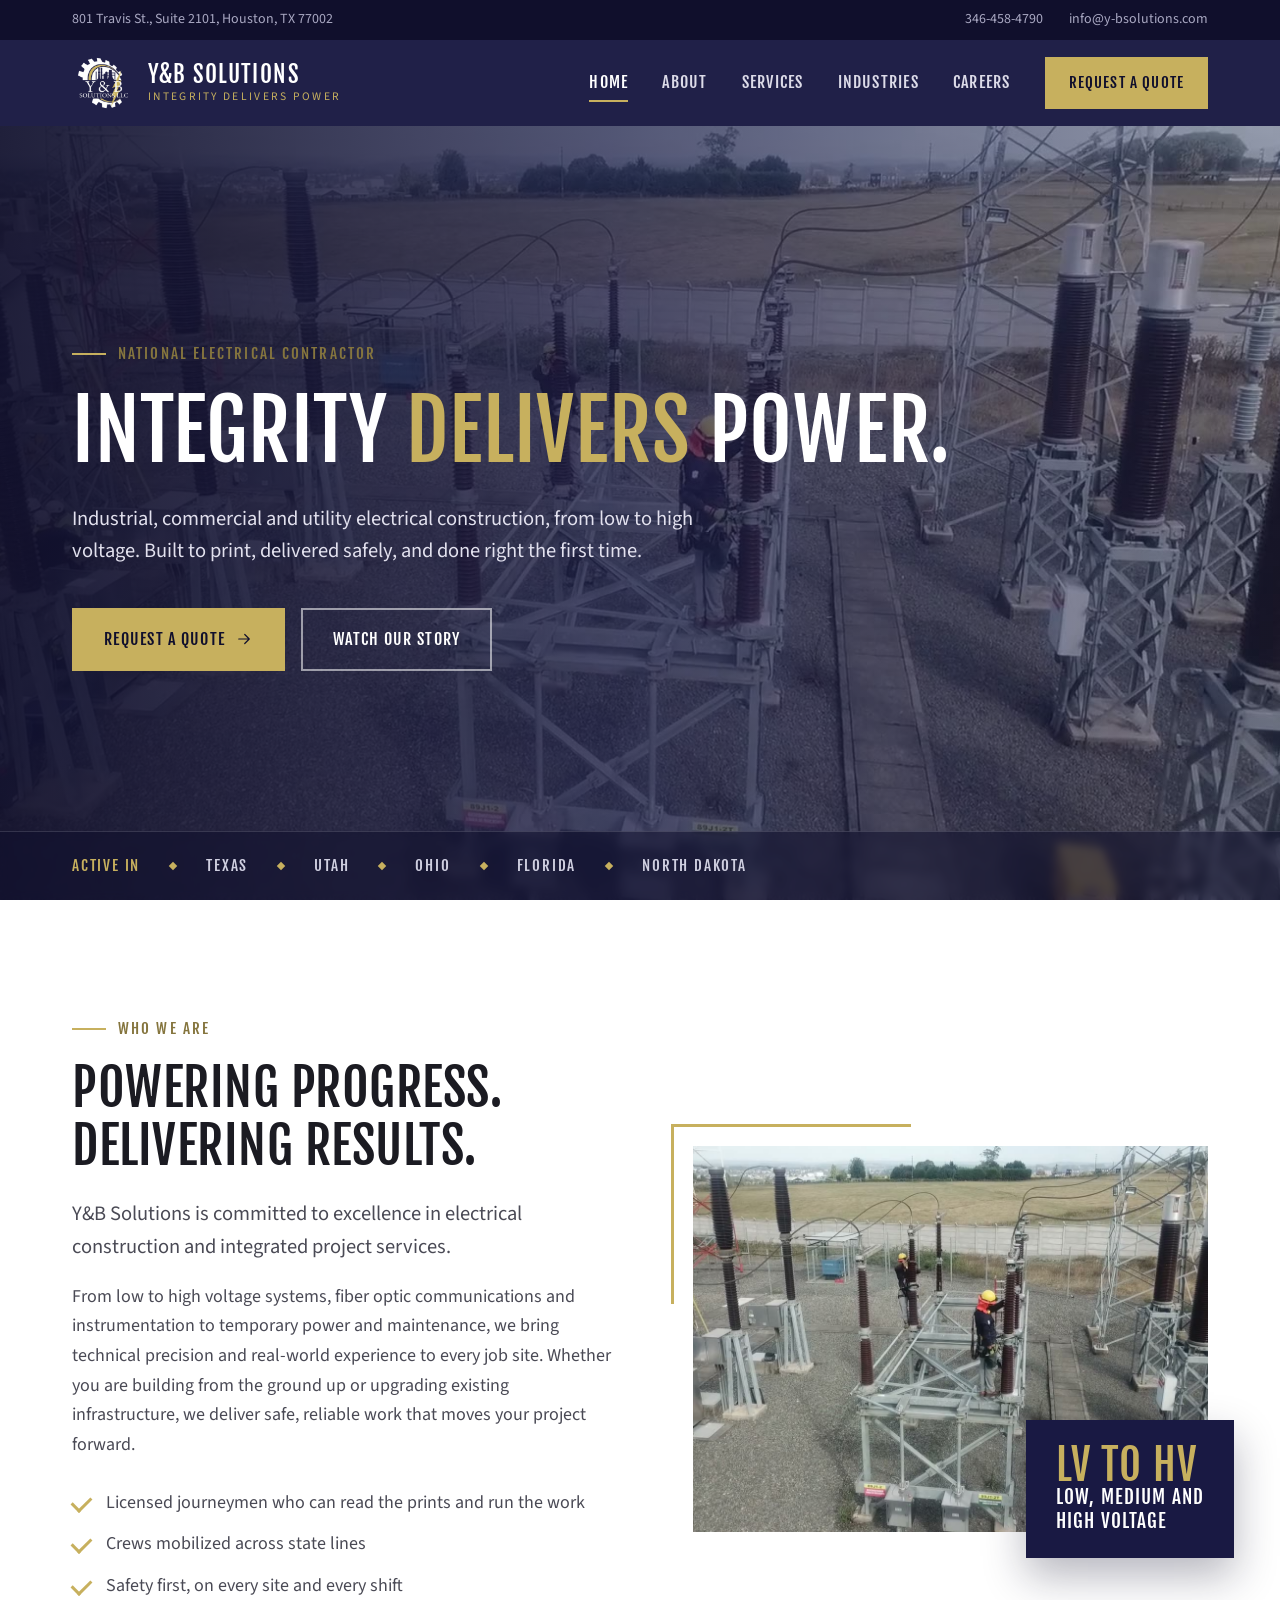
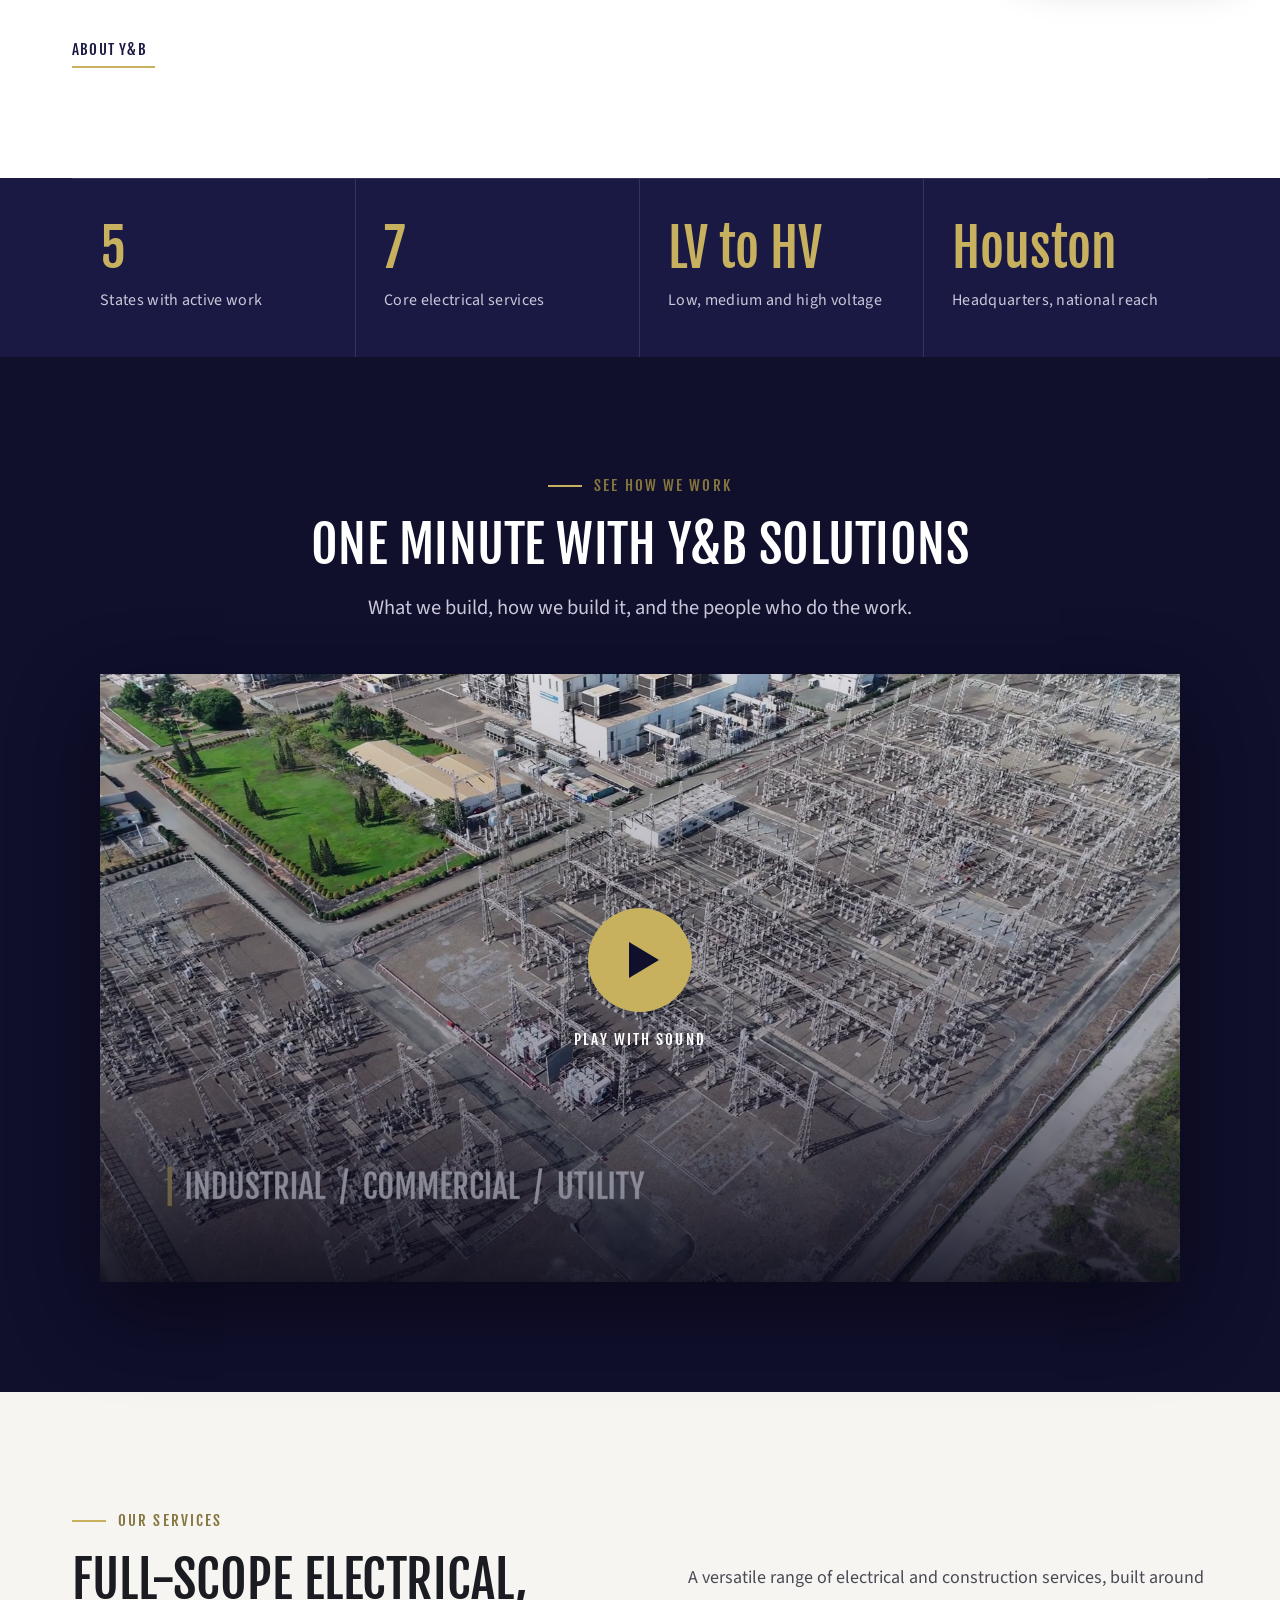
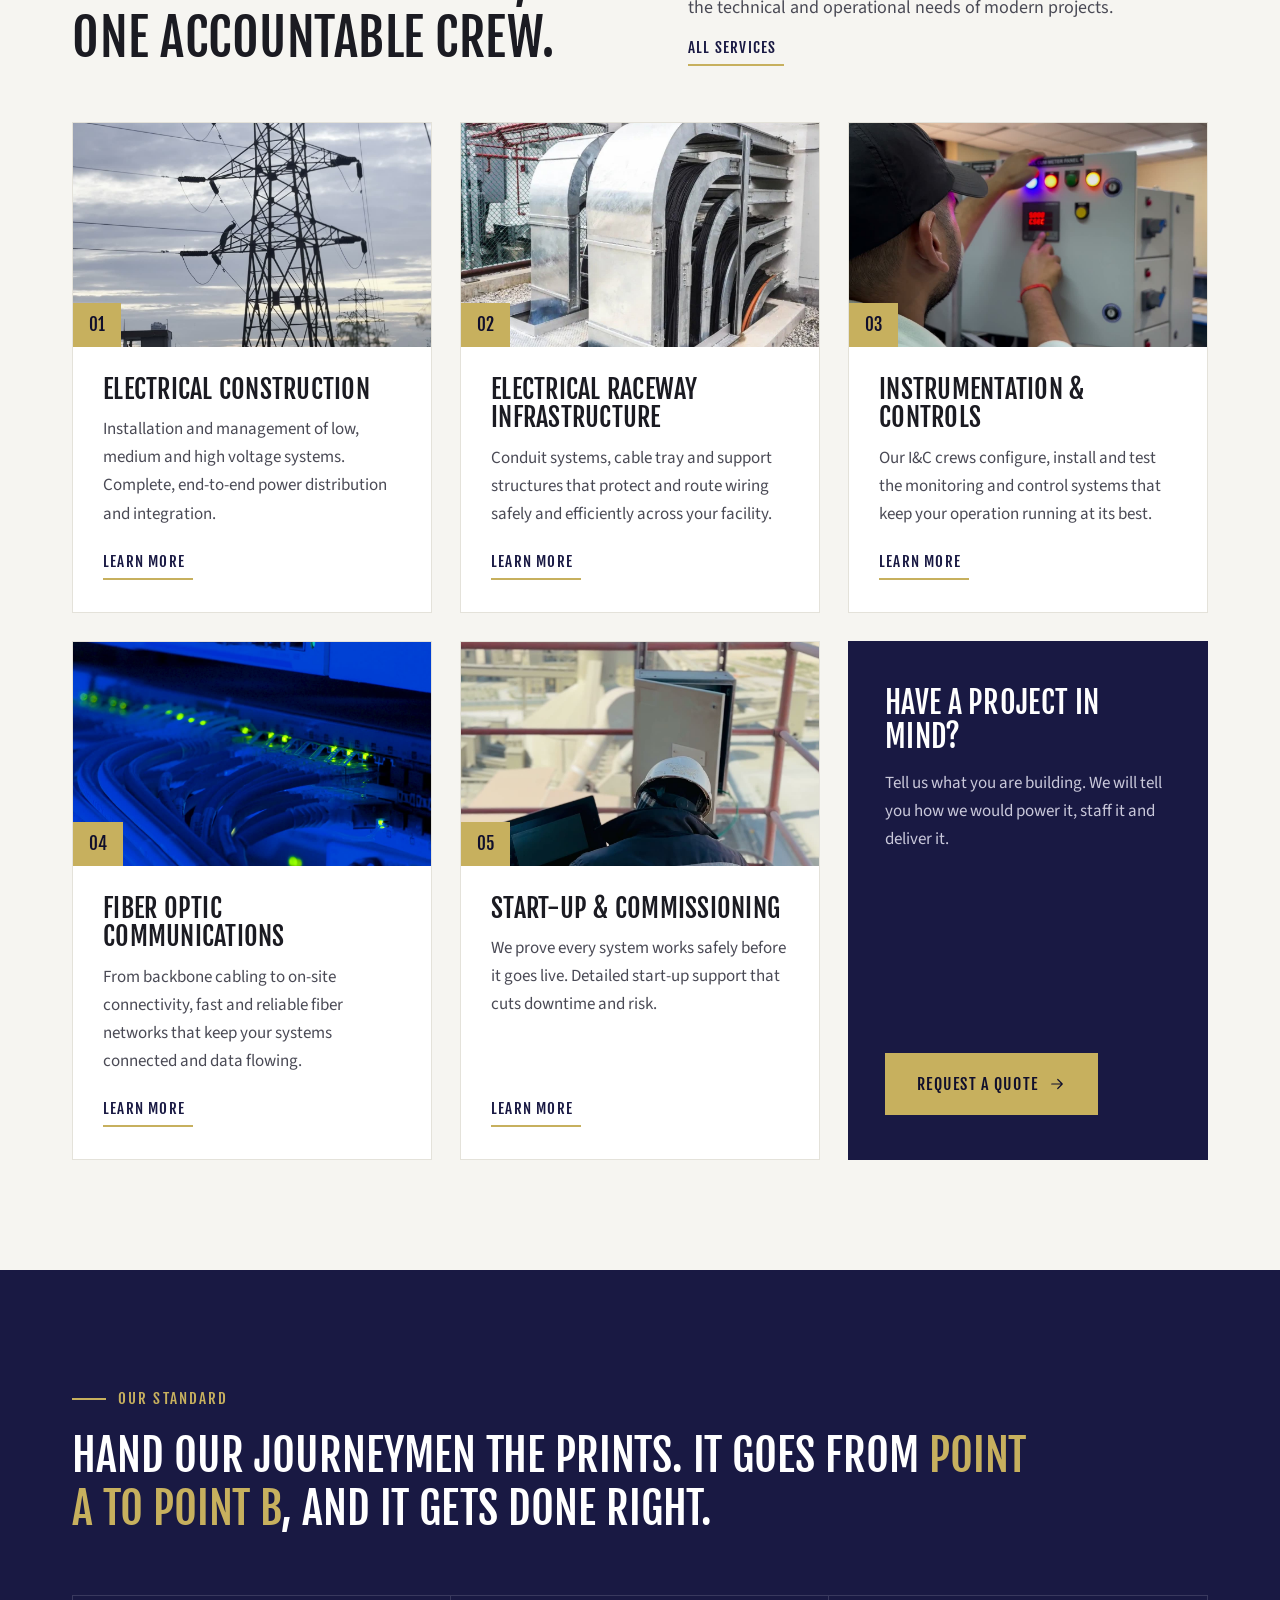
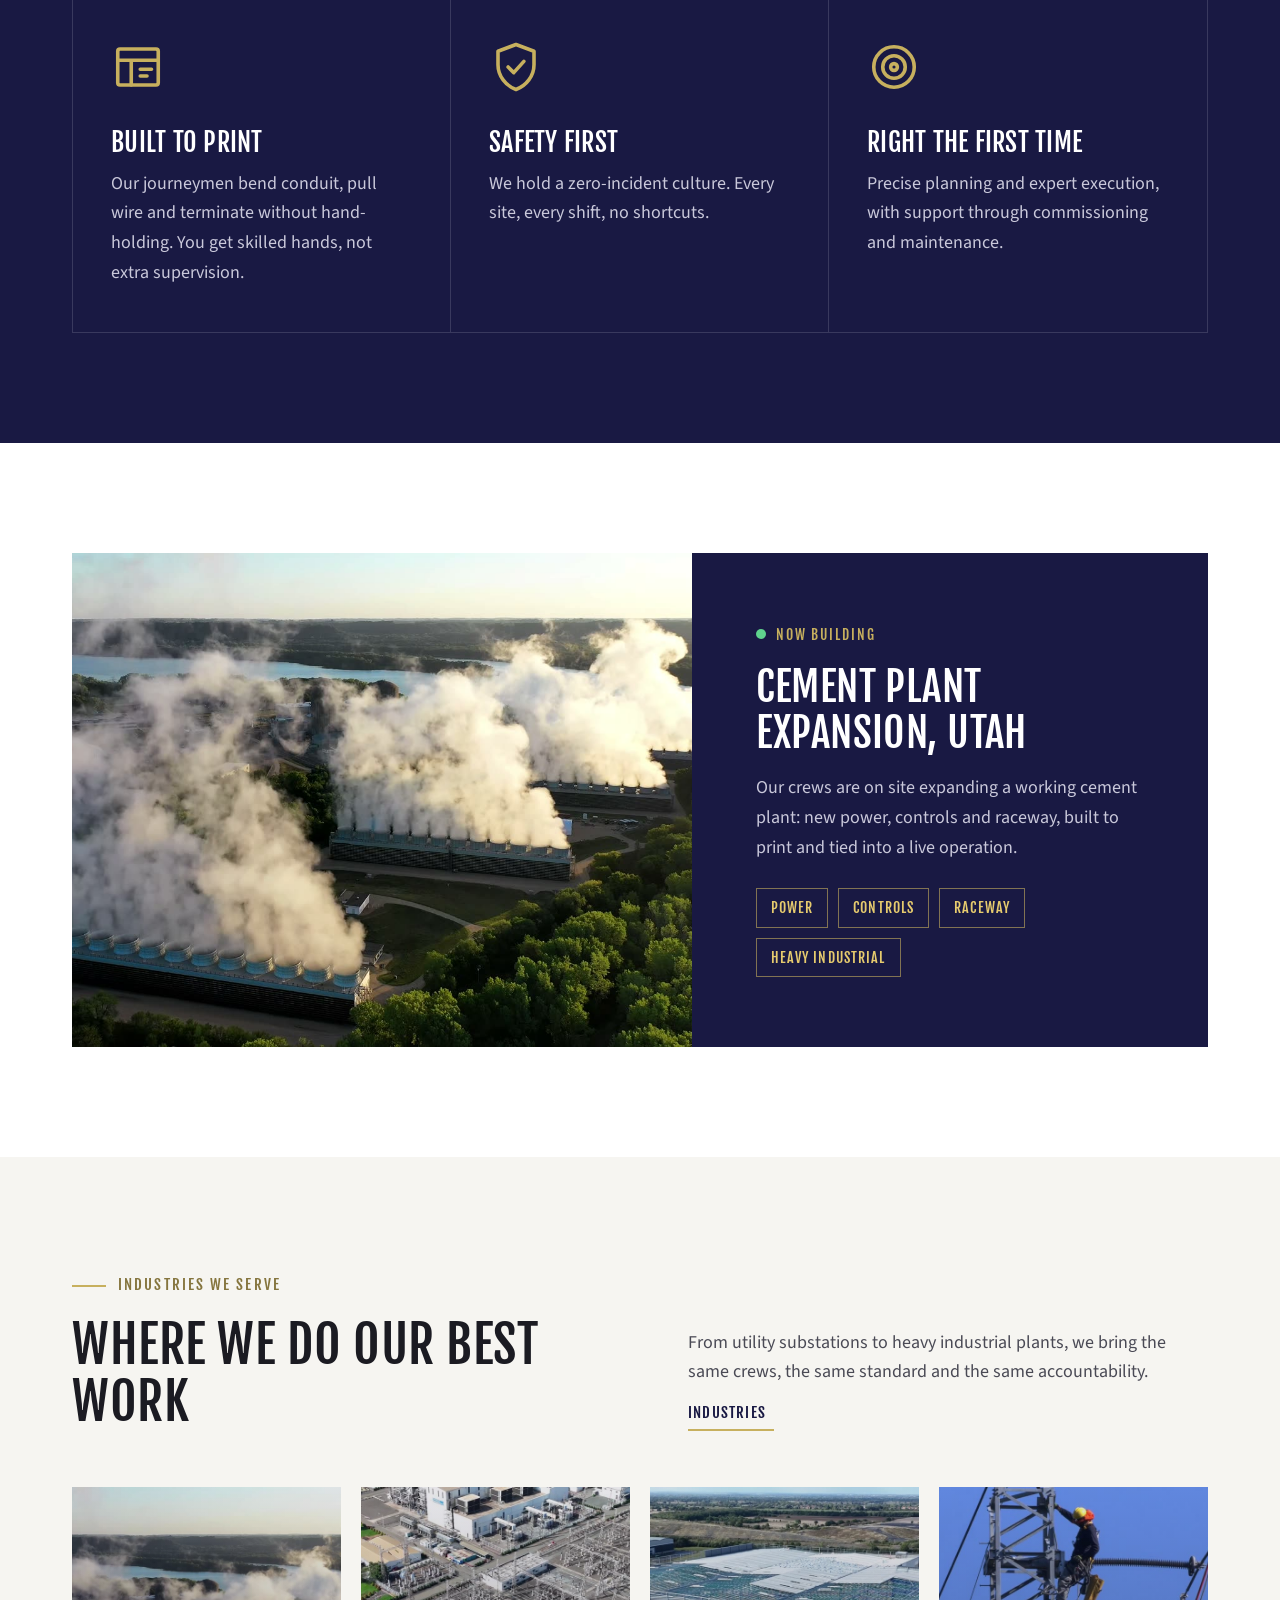
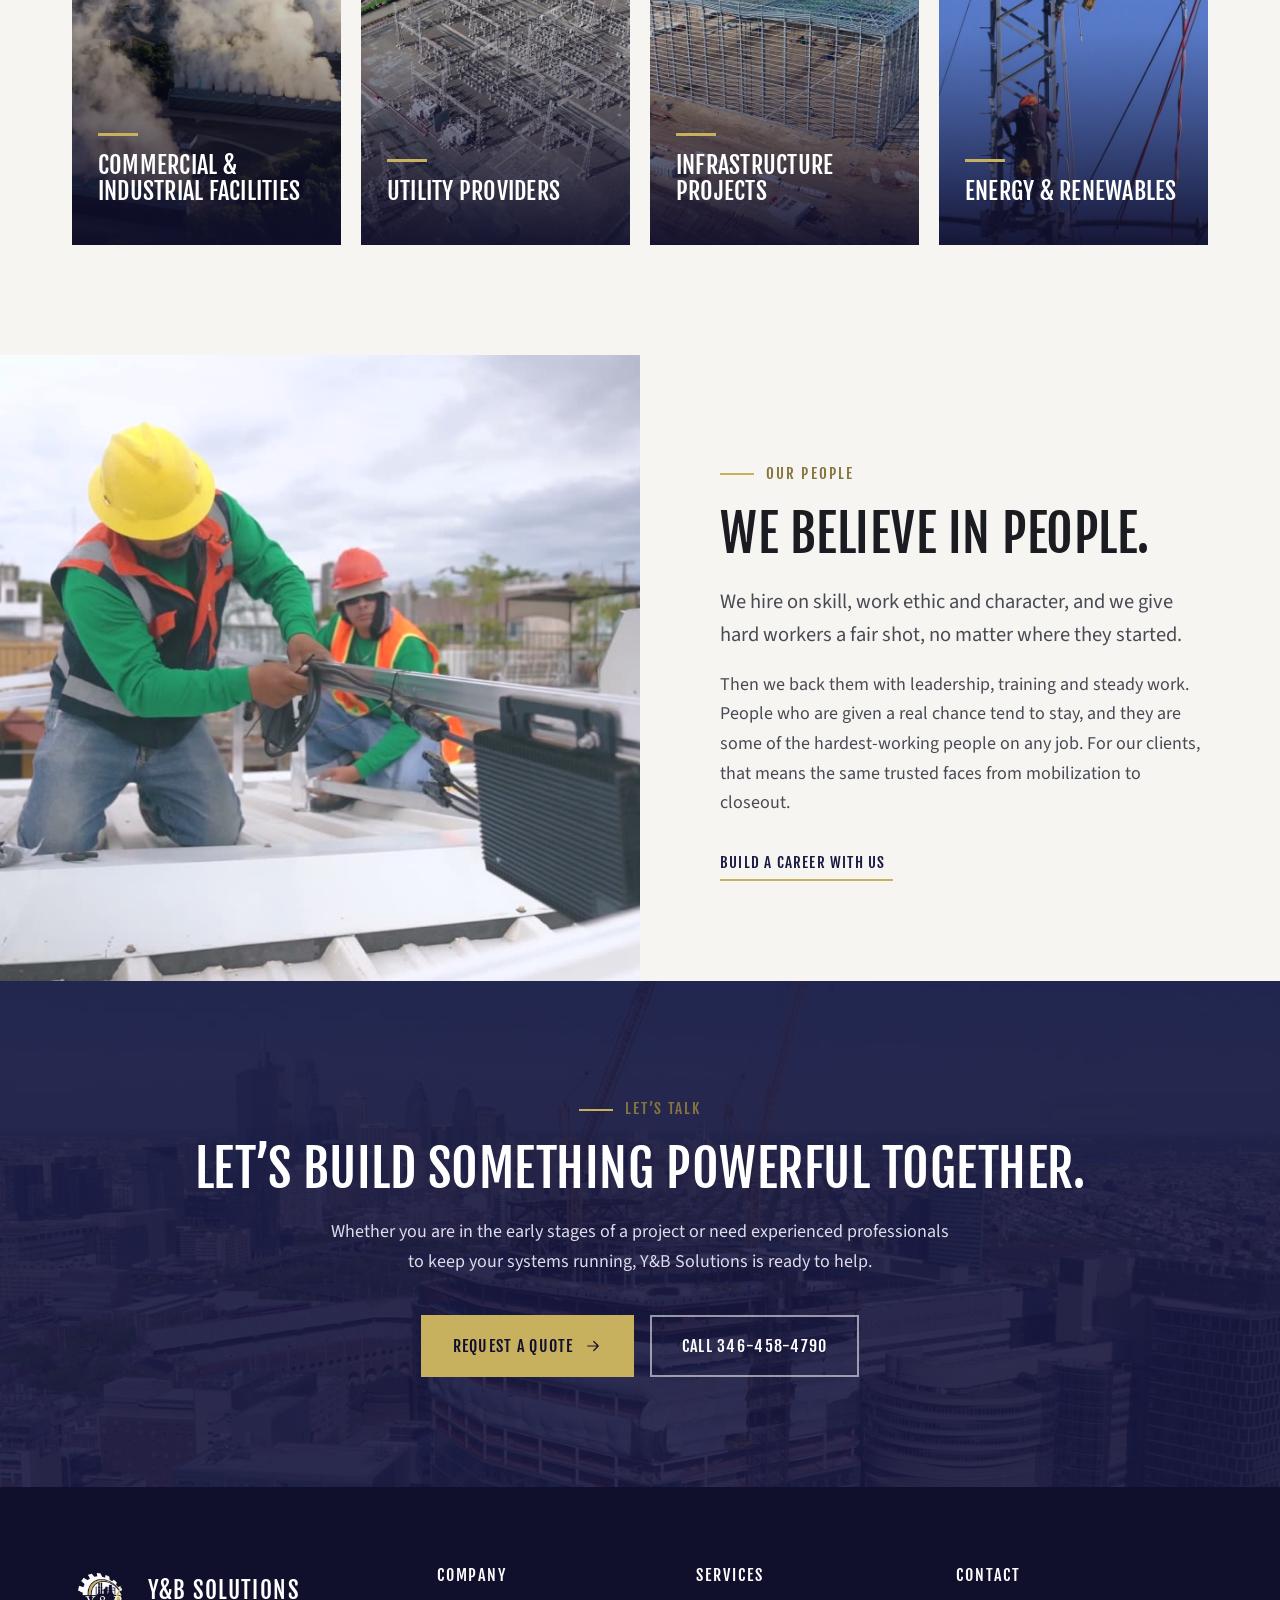
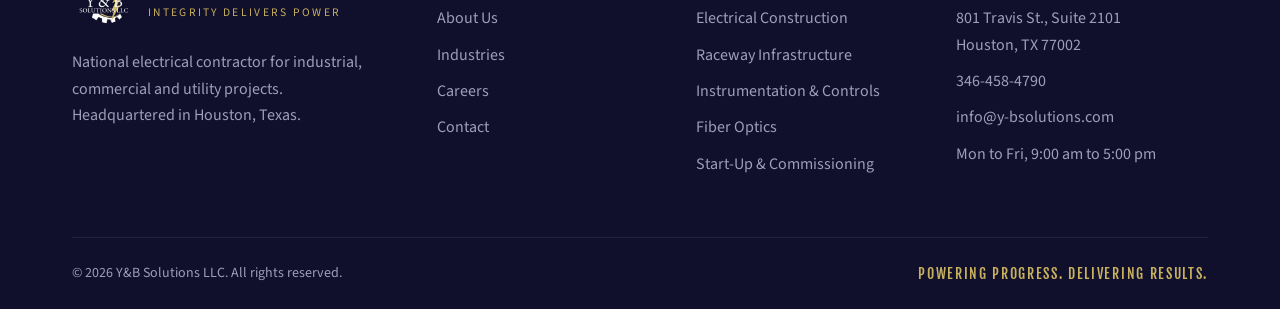
==== index.html @ a896d2cf "Y&B Solutions website" ====
<!doctype html>
<html lang="en">
<head>
<meta charset="utf-8">
<meta name="viewport" content="width=device-width,initial-scale=1">
<title>Y&B Solutions | National Electrical Contractor</title>
<meta name="description" content="Y&B Solutions is a national electrical contractor for industrial, commercial and utility projects. Low to high voltage, raceway, controls, fiber, commissioning and maintenance.">
<meta name="robots" content="noindex,nofollow">
<meta name="theme-color" content="#191943">
<meta property="og:title" content="Y&B Solutions | National Electrical Contractor">
<meta property="og:description" content="Y&B Solutions is a national electrical contractor for industrial, commercial and utility projects. Low to high voltage, raceway, controls, fiber, commissioning and maintenance.">
<meta property="og:image" content="media/hero-poster.jpg">
<link rel="icon" href="media/logo.png">
<link rel="preconnect" href="https://fonts.googleapis.com"><link rel="preconnect" href="https://fonts.gstatic.com" crossorigin>
<link href="https://fonts.googleapis.com/css2?family=Fjalla+One&family=Source+Sans+3:wght@400;600;700&display=swap" rel="stylesheet">
<link rel="stylesheet" href="styles.css?v=7e1f4a6a">
</head>
<body>
<div class="topbar"><div class="wrap">
  <div class="tb-l">801 Travis St., Suite 2101, Houston, TX 77002</div>
  <div class="tb-r"><a href="tel:+13464584790">346-458-4790</a><a href="mailto:info@y-bsolutions.com">info@y-bsolutions.com</a></div>
</div></div>
<header class="site"><div class="wrap nav">
  <a class="brand" href="./"><img src="media/logo.png" alt="Y&amp;B Solutions logo" width="62" height="62"><span>Y&amp;B SOLUTIONS<small>Integrity Delivers Power</small></span></a>
  <nav class="menu" aria-label="Main"><a href="" class=on>Home</a><a href="about/">About</a><a href="services/">Services</a><a href="industries/">Industries</a><a href="careers/">Careers</a><a class="btn" href="contact/">Request a Quote</a></nav>
  <button class="burger" aria-label="Menu" aria-expanded="false"><i></i><i></i><i></i></button>
</div></header>
<main>

<section class="hero">
  <video autoplay muted loop playsinline preload="auto" poster="media/hero-poster.jpg"><source src="media/hero-loop.mp4" type="video/mp4"></video>
  <div class="wrap">
    <div class="kicker rise">National Electrical Contractor</div>
    <h1 class="rise d1">Integrity <em>Delivers</em> Power.</h1>
    <p class="lead rise d2">Industrial, commercial and utility electrical construction, from low to high voltage. Built to print, delivered safely, and done right the first time.</p>
    <div class="ctas rise d3"><a class="btn" href="contact/">Request a Quote <svg class="" viewBox="0 0 24 24" fill="none" stroke="currentColor" stroke-width="1.6" stroke-linecap="round" stroke-linejoin="round" aria-hidden="true"><path d="M5 12h14M13 6l6 6-6 6"/></svg></a><a class="btn ghost" href="#film">Watch Our Story</a></div>
  </div>
  <div class="hero-states"><div class="wrap"><b>Active in</b><i></i>Texas<i></i>Utah<i></i>Ohio<i></i>Florida<i></i>North Dakota</div></div>
</section>

<section>
  <div class="wrap split">
    <div class="reveal">
      <div class="kicker">Who We Are</div>
      <h2>Powering progress. Delivering results.</h2>
      <p class="lead" style="margin-top:24px">Y&amp;B Solutions is committed to excellence in electrical construction and integrated project services.</p>
      <p>From low to high voltage systems, fiber optic communications and instrumentation to temporary power and maintenance, we bring technical precision and real-world experience to every job site. Whether you are building from the ground up or upgrading existing infrastructure, we deliver safe, reliable work that moves your project forward.</p>
      <ul class="ticks"><li>Licensed journeymen who can read the prints and run the work</li><li>Crews mobilized across state lines</li><li>Safety first, on every site and every shift</li></ul>
      <p style="margin-top:34px"><a class="link" href="about/">About Y&amp;B <svg class="" viewBox="0 0 24 24" fill="none" stroke="currentColor" stroke-width="1.6" stroke-linecap="round" stroke-linejoin="round" aria-hidden="true"><path d="M5 12h14M13 6l6 6-6 6"/></svg></a></p>
    </div>
    <div class="frame reveal d2"><img src="media/substation.jpg" alt="Electricians working in a high voltage substation" loading="lazy"><div class="badge"><b>LV to HV</b>Low, medium and<br>high voltage</div></div>
  </div>
</section>

<section class="dark" style="padding:0">
  <div class="wrap"><div class="stats">
    <div class="stat reveal"><b data-count="5">5</b><span>States with active work</span></div>
    <div class="stat reveal d1"><b data-count="7">7</b><span>Core electrical services</span></div>
    <div class="stat reveal d2"><b>LV to HV</b><span>Low, medium and high voltage</span></div>
    <div class="stat reveal d3"><b>Houston</b><span>Headquarters, national reach</span></div>
  </div></div>
</section>

<section class="film-sec" id="film">
  <div class="wrap">
    <div class="kicker reveal">See How We Work</div>
    <h2 class="reveal d1">One minute with Y&amp;B Solutions</h2>
    <p class="lead reveal d2">What we build, how we build it, and the people who do the work.</p>
    <div class="film reveal d2"><video preload="metadata" playsinline poster="media/yb-film-poster.jpg"><source src="media/yb-film.mp4" type="video/mp4"></video>
      <button class="play" aria-label="Play the Y&amp;B Solutions film"><span class="ring"></span>Play with sound</button></div>
  </div>
</section>

<section class="paper">
  <div class="wrap">
    <div class="shead"><div class="reveal"><div class="kicker">Our Services</div><h2>Full-scope electrical,<br>one accountable crew.</h2></div>
      <p class="reveal d1">A versatile range of electrical and construction services, built around the technical and operational needs of modern projects. <a class="link" href="services/" style="margin-top:14px">All services <svg class="" viewBox="0 0 24 24" fill="none" stroke="currentColor" stroke-width="1.6" stroke-linecap="round" stroke-linejoin="round" aria-hidden="true"><path d="M5 12h14M13 6l6 6-6 6"/></svg></a></p></div>
    <div class="cards"><a class="card reveal d1" href="services/#electrical"><div class="im"><img src="media/voltage.jpg" alt="" loading="lazy"><span class="num">01</span></div>
<div class="tx"><h3>Electrical Construction</h3><p>Installation and management of low, medium and high voltage systems. Complete, end-to-end power distribution and integration.</p><span class="link">Learn more <svg class="" viewBox="0 0 24 24" fill="none" stroke="currentColor" stroke-width="1.6" stroke-linecap="round" stroke-linejoin="round" aria-hidden="true"><path d="M5 12h14M13 6l6 6-6 6"/></svg></span></div></a><a class="card reveal d2" href="services/#raceway"><div class="im"><img src="media/raceway.jpg" alt="" loading="lazy"><span class="num">02</span></div>
<div class="tx"><h3>Electrical Raceway Infrastructure</h3><p>Conduit systems, cable tray and support structures that protect and route wiring safely and efficiently across your facility.</p><span class="link">Learn more <svg class="" viewBox="0 0 24 24" fill="none" stroke="currentColor" stroke-width="1.6" stroke-linecap="round" stroke-linejoin="round" aria-hidden="true"><path d="M5 12h14M13 6l6 6-6 6"/></svg></span></div></a><a class="card reveal d3" href="services/#controls"><div class="im"><img src="media/controls.jpg" alt="" loading="lazy"><span class="num">03</span></div>
<div class="tx"><h3>Instrumentation & Controls</h3><p>Our I&amp;C crews configure, install and test the monitoring and control systems that keep your operation running at its best.</p><span class="link">Learn more <svg class="" viewBox="0 0 24 24" fill="none" stroke="currentColor" stroke-width="1.6" stroke-linecap="round" stroke-linejoin="round" aria-hidden="true"><path d="M5 12h14M13 6l6 6-6 6"/></svg></span></div></a><a class="card reveal d1" href="services/#fiber"><div class="im"><img src="media/fiber.jpg" alt="" loading="lazy"><span class="num">04</span></div>
<div class="tx"><h3>Fiber Optic Communications</h3><p>From backbone cabling to on-site connectivity, fast and reliable fiber networks that keep your systems connected and data flowing.</p><span class="link">Learn more <svg class="" viewBox="0 0 24 24" fill="none" stroke="currentColor" stroke-width="1.6" stroke-linecap="round" stroke-linejoin="round" aria-hidden="true"><path d="M5 12h14M13 6l6 6-6 6"/></svg></span></div></a><a class="card reveal d2" href="services/#commissioning"><div class="im"><img src="media/commissioning.jpg" alt="" loading="lazy"><span class="num">05</span></div>
<div class="tx"><h3>Start-Up & Commissioning</h3><p>We prove every system works safely before it goes live. Detailed start-up support that cuts downtime and risk.</p><span class="link">Learn more <svg class="" viewBox="0 0 24 24" fill="none" stroke="currentColor" stroke-width="1.6" stroke-linecap="round" stroke-linejoin="round" aria-hidden="true"><path d="M5 12h14M13 6l6 6-6 6"/></svg></span></div></a><div class="card cta reveal d3"><h3>Have a project in mind?</h3><p>Tell us what you are building. We will tell you how we would power it, staff it and deliver it.</p><a class="btn" href="contact/">Request a Quote <svg class="" viewBox="0 0 24 24" fill="none" stroke="currentColor" stroke-width="1.6" stroke-linecap="round" stroke-linejoin="round" aria-hidden="true"><path d="M5 12h14M13 6l6 6-6 6"/></svg></a></div></div>
  </div>
</section>

<section class="dark">
  <div class="wrap">
    <div class="kicker reveal">Our Standard</div>
    <p class="quote reveal d1">Hand our journeymen the prints. It goes from <em>point A to point B</em>, and it gets done right.</p>
    <div class="pillars">
      <div class="pillar reveal"><svg class="ic" viewBox="0 0 24 24" fill="none" stroke="currentColor" stroke-width="1.6" stroke-linecap="round" stroke-linejoin="round" aria-hidden="true"><rect x="3" y="4" width="18" height="16" rx="1"/><path d="M3 9h18M9 9v11M13 13h5M13 16h3"/></svg><h3>Built to Print</h3><p>Our journeymen bend conduit, pull wire and terminate without hand-holding. You get skilled hands, not extra supervision.</p></div>
      <div class="pillar reveal d1"><svg class="ic" viewBox="0 0 24 24" fill="none" stroke="currentColor" stroke-width="1.6" stroke-linecap="round" stroke-linejoin="round" aria-hidden="true"><path d="M12 2 4 5v6c0 5 3.4 9.3 8 11 4.6-1.7 8-6 8-11V5l-8-3z"/><path d="m8.5 12 2.5 2.5 4.5-5"/></svg><h3>Safety First</h3><p>We hold a zero-incident culture. Every site, every shift, no shortcuts.</p></div>
      <div class="pillar reveal d2"><svg class="ic" viewBox="0 0 24 24" fill="none" stroke="currentColor" stroke-width="1.6" stroke-linecap="round" stroke-linejoin="round" aria-hidden="true"><circle cx="12" cy="12" r="9"/><circle cx="12" cy="12" r="5"/><circle cx="12" cy="12" r="1.5"/></svg><h3>Right the First Time</h3><p>Precise planning and expert execution, with support through commissioning and maintenance.</p></div>
    </div>
  </div>
</section>

<section>
  <div class="wrap">
    <div class="project reveal">
      <div class="im"><img src="media/plant.jpg" alt="Aerial view of a heavy industrial plant" loading="lazy"></div>
      <div class="tx">
        <div class="status"><i></i>Now Building</div>
        <h2>Cement Plant Expansion, Utah</h2>
        <p style="margin-top:18px">Our crews are on site expanding a working cement plant: new power, controls and raceway, built to print and tied into a live operation.</p>
        <div class="tags"><span>Power</span><span>Controls</span><span>Raceway</span><span>Heavy Industrial</span></div>
      </div>
    </div>
  </div>
</section>

<section class="paper">
  <div class="wrap">
    <div class="shead"><div class="reveal"><div class="kicker">Industries We Serve</div><h2>Where we do our best work</h2></div>
      <p class="reveal d1">From utility substations to heavy industrial plants, we bring the same crews, the same standard and the same accountability. <a class="link" href="industries/" style="margin-top:14px">Industries <svg class="" viewBox="0 0 24 24" fill="none" stroke="currentColor" stroke-width="1.6" stroke-linecap="round" stroke-linejoin="round" aria-hidden="true"><path d="M5 12h14M13 6l6 6-6 6"/></svg></a></p></div>
    <div class="inds"><div class="ind reveal d1" tabindex="0"><img src="media/plant.jpg" alt="" loading="lazy"><div class="tx"><span class="bar"></span><h3>Commercial &amp; Industrial Facilities</h3><p>Plants, process facilities and large commercial buildings, powered and controlled from the ground up.</p></div></div><div class="ind reveal d2" tabindex="0"><img src="media/aerial-substation.jpg" alt="" loading="lazy"><div class="tx"><span class="bar"></span><h3>Utility Providers</h3><p>Substation, distribution and high voltage work for the utilities that keep the lights on.</p></div></div><div class="ind reveal d3" tabindex="0"><img src="media/build.jpg" alt="" loading="lazy"><div class="tx"><span class="bar"></span><h3>Infrastructure Projects</h3><p>New construction and expansions where schedule, safety and scale all matter.</p></div></div><div class="ind reveal d4" tabindex="0"><img src="media/tower.jpg" alt="" loading="lazy"><div class="tx"><span class="bar"></span><h3>Energy &amp; Renewables</h3><p>Power generation and energy projects that need crews who know high voltage.</p></div></div></div>
  </div>
</section>

<section class="people" style="padding:0">
  <div class="im reveal"><img src="media/rooftop.jpg" alt="Two electricians working together on a rooftop" loading="lazy"></div>
  <div class="tx reveal d1">
    <div class="kicker">Our People</div>
    <h2>We believe in people.</h2>
    <p class="lead">We hire on skill, work ethic and character, and we give hard workers a fair shot, no matter where they started.</p>
    <p>Then we back them with leadership, training and steady work. People who are given a real chance tend to stay, and they are some of the hardest-working people on any job. For our clients, that means the same trusted faces from mobilization to closeout.</p>
    <p style="margin-top:30px"><a class="link" href="careers/">Build a career with us <svg class="" viewBox="0 0 24 24" fill="none" stroke="currentColor" stroke-width="1.6" stroke-linecap="round" stroke-linejoin="round" aria-hidden="true"><path d="M5 12h14M13 6l6 6-6 6"/></svg></a></p>
  </div>
</section>

<section class="band">
  <img src="media/skyline.jpg" alt="" loading="lazy">
  <div class="wrap">
    <div class="kicker reveal" style="justify-content:center">Let&rsquo;s Talk</div>
    <h2 class="reveal d1">Let&rsquo;s build something powerful together.</h2>
    <p class="reveal d2">Whether you are in the early stages of a project or need experienced professionals to keep your systems running, Y&amp;B Solutions is ready to help.</p>
    <div class="ctas reveal d3"><a class="btn" href="contact/">Request a Quote <svg class="" viewBox="0 0 24 24" fill="none" stroke="currentColor" stroke-width="1.6" stroke-linecap="round" stroke-linejoin="round" aria-hidden="true"><path d="M5 12h14M13 6l6 6-6 6"/></svg></a><a class="btn ghost" href="tel:+13464584790">Call 346-458-4790</a></div>
  </div>
</section>

</main>
<footer class="site"><div class="wrap">
  <div class="fcols">
    <div><a class="brand" href="./"><img src="media/logo.png" alt="" width="62" height="62"><span>Y&amp;B SOLUTIONS<small>Integrity Delivers Power</small></span></a>
      <p>National electrical contractor for industrial, commercial and utility projects. Headquartered in Houston, Texas.</p></div>
    <div><h4>Company</h4><ul><li><a href="about/">About Us</a></li><li><a href="industries/">Industries</a></li><li><a href="careers/">Careers</a></li><li><a href="contact/">Contact</a></li></ul></div>
    <div><h4>Services</h4><ul><li><a href="services/#electrical">Electrical Construction</a></li><li><a href="services/#raceway">Raceway Infrastructure</a></li><li><a href="services/#controls">Instrumentation &amp; Controls</a></li><li><a href="services/#fiber">Fiber Optics</a></li><li><a href="services/#commissioning">Start-Up &amp; Commissioning</a></li></ul></div>
    <div><h4>Contact</h4><ul><li>801 Travis St., Suite 2101<br>Houston, TX 77002</li><li><a href="tel:+13464584790">346-458-4790</a></li><li><a href="mailto:info@y-bsolutions.com">info@y-bsolutions.com</a></li><li>Mon to Fri, 9:00 am to 5:00 pm</li></ul></div>
  </div>
  <div class="fbot"><span>&copy; <span id="yr">2026</span> Y&amp;B Solutions LLC. All rights reserved.</span><span class="tag">Powering Progress. Delivering Results.</span></div>
</div></footer>
<script src="site.js?v=61d1e616"></script>
</body>
</html>
---- styles.css ----
:root{
  --navy:#191943; --navy-deep:#100f2c; --indigo:#211444; --gold:#c7b05e; --gold-lt:#e6cb6e; --gold-dk:#85753e;
  --ink:#1b1b22; --body:#4a4a55; --line:#e4e2da; --paper:#f6f5f1; --white:#fff;
  --head:'Fjalla One',Impact,'Arial Narrow',sans-serif; --sans:'Source Sans 3','Segoe UI',Arial,sans-serif;
  --wrap:1200px; --ease:cubic-bezier(.2,.7,.2,1);
}
*{box-sizing:border-box;margin:0;padding:0}
html{scroll-behavior:smooth;-webkit-text-size-adjust:100%}
body{font-family:var(--sans);font-size:18px;line-height:1.65;color:var(--body);background:var(--white);overflow-x:hidden}
img,video{display:block;max-width:100%}
a{color:inherit;text-decoration:none}
h1,h2,h3,h4{font-family:var(--head);font-weight:400;color:var(--ink);line-height:1.12;letter-spacing:.01em}
h1{font-size:clamp(42px,6.4vw,84px);text-transform:uppercase}
h2{font-size:clamp(32px,4vw,52px);text-transform:uppercase}
h3{font-size:clamp(22px,2vw,26px);text-transform:uppercase}
p+p{margin-top:1em}
.wrap{max-width:var(--wrap);margin:0 auto;padding:0 32px}
.kicker{display:inline-flex;align-items:center;gap:12px;font-family:var(--head);text-transform:uppercase;letter-spacing:.14em;font-size:15px;color:var(--gold-dk);margin-bottom:18px}
.kicker::before{content:"";width:34px;height:2px;background:var(--gold)}
.dark .kicker{color:var(--gold)}
.lead{font-size:clamp(19px,1.6vw,22px);line-height:1.6}
section{padding:110px 0}
.dark{background:var(--navy);color:#c9c8da}
.dark h1,.dark h2,.dark h3{color:#fff}
.paper{background:var(--paper)}

/* buttons */
.btn{display:inline-flex;align-items:center;gap:10px;font-family:var(--head);text-transform:uppercase;letter-spacing:.08em;font-size:16px;padding:16px 30px;border:2px solid var(--gold);background:var(--gold);color:var(--navy-deep);transition:background .25s,color .25s,transform .25s var(--ease)}
.btn:hover{background:var(--gold-lt);border-color:var(--gold-lt);transform:translateY(-2px)}
.btn.ghost{background:transparent;color:#fff;border-color:rgba(255,255,255,.55)}
.btn.ghost:hover{border-color:var(--gold);color:var(--gold)}
.btn.line{background:transparent;color:var(--navy);border-color:var(--navy)}
.btn.line:hover{background:var(--navy);color:#fff}
.btn svg{width:18px;height:18px}
.link{font-family:var(--head);text-transform:uppercase;letter-spacing:.08em;font-size:15px;color:var(--navy);display:inline-flex;gap:8px;align-items:center;border-bottom:2px solid var(--gold);padding-bottom:3px;transition:gap .25s}
.link:hover{gap:14px}
.dark .link{color:#fff}

/* top bar + header */
.topbar{background:var(--navy-deep);color:#a9a8c2;font-size:14px}
.topbar .wrap{display:flex;justify-content:space-between;align-items:center;height:40px;gap:16px}
.topbar a:hover{color:var(--gold)}
.topbar .tb-r{display:flex;gap:26px}
header.site{position:sticky;top:0;z-index:50;background:rgba(25,25,67,.97);backdrop-filter:blur(8px);transition:box-shadow .3s,background .3s}
header.site.scrolled{box-shadow:0 8px 30px rgba(0,0,0,.25);background:rgba(16,15,44,.98)}
.nav{display:flex;align-items:center;justify-content:space-between;height:86px;gap:24px}
.brand{display:flex;align-items:center;gap:14px;color:#fff}
.brand img{width:62px;height:62px}
.brand span{font-family:var(--head);font-size:23px;letter-spacing:.06em;line-height:1}
.brand small{display:block;font-family:var(--sans);font-size:11.5px;letter-spacing:.2em;color:var(--gold);margin-top:5px;text-transform:uppercase}
.menu{display:flex;align-items:center;gap:34px}
.menu a{font-family:var(--head);text-transform:uppercase;letter-spacing:.08em;font-size:15.5px;color:#dcdbe8;position:relative;padding:6px 0}
.menu a::after{content:"";position:absolute;left:0;bottom:0;height:2px;width:0;background:var(--gold);transition:width .3s var(--ease)}
.menu a:hover,.menu a.on{color:#fff}
.menu a:hover::after,.menu a.on::after{width:100%}
.menu .btn{padding:12px 22px;font-size:14.5px;color:var(--navy-deep)}
.menu .btn::after{display:none}
.burger{display:none;background:none;border:0;width:44px;height:44px;cursor:pointer;position:relative}
.burger i{position:absolute;left:10px;right:10px;height:2px;background:#fff;transition:transform .3s,opacity .3s}
.burger i:nth-child(1){top:14px}.burger i:nth-child(2){top:21px}.burger i:nth-child(3){top:28px}
.nav-open .burger i:nth-child(1){transform:translateY(7px) rotate(45deg)}
.nav-open .burger i:nth-child(2){opacity:0}
.nav-open .burger i:nth-child(3){transform:translateY(-7px) rotate(-45deg)}

/* hero */
.hero{position:relative;min-height:calc(100vh - 126px);min-height:calc(100svh - 126px);display:flex;align-items:center;color:#fff;overflow:hidden;padding:120px 0 140px}
.hero video,.hero .bg{position:absolute;inset:0;width:100%;height:100%;object-fit:cover}
.hero::after{content:"";position:absolute;inset:0;background:linear-gradient(90deg,rgba(16,15,44,.92) 0%,rgba(25,25,67,.72) 48%,rgba(25,25,67,.35) 100%)}
.hero .wrap{position:relative;z-index:2;width:100%}
.hero h1{color:#fff;max-width:900px}
.hero h1 em{font-style:normal;color:var(--gold)}
.hero .lead{max-width:640px;margin:26px 0 40px;color:#e2e1ee}
.hero .ctas{display:flex;gap:16px;flex-wrap:wrap}
.hero-states{position:absolute;left:0;right:0;bottom:0;z-index:2;border-top:1px solid rgba(255,255,255,.14);background:rgba(16,15,44,.55);backdrop-filter:blur(4px)}
.hero-states .wrap{display:flex;align-items:center;gap:30px;height:68px;font-family:var(--head);text-transform:uppercase;letter-spacing:.12em;font-size:15px;color:#cfcfe0;overflow-x:auto;white-space:nowrap;scrollbar-width:none}
.hero-states .wrap::-webkit-scrollbar{display:none}
.hero-states b{color:var(--gold);font-weight:400}
.hero-states i{width:6px;height:6px;background:var(--gold);transform:rotate(45deg);flex:none}
.rise{opacity:0;transform:translateY(26px);animation:rise 1s var(--ease) forwards}
.rise.d1{animation-delay:.15s}.rise.d2{animation-delay:.35s}.rise.d3{animation-delay:.55s}
@keyframes rise{to{opacity:1;transform:none}}

/* page hero */
.phero{position:relative;padding:150px 0 110px;color:#fff;overflow:hidden}
.phero img{position:absolute;inset:0;width:100%;height:100%;object-fit:cover;transform:scale(1.06);animation:slowzoom 14s ease-out forwards}
@keyframes slowzoom{to{transform:scale(1)}}
.phero::after{content:"";position:absolute;inset:0;background:linear-gradient(90deg,rgba(16,15,44,.93),rgba(25,25,67,.6))}
.phero .wrap{position:relative;z-index:2}
.phero h1{color:#fff;font-size:clamp(40px,5.4vw,70px);max-width:850px}
.phero .lead{max-width:640px;margin-top:22px;color:#dddcea}
.crumb{font-size:14px;letter-spacing:.14em;text-transform:uppercase;color:var(--gold);margin-bottom:18px;font-family:var(--head)}
.crumb a{color:#bdbcd3}

/* split */
.split{display:grid;grid-template-columns:1.05fr 1fr;gap:80px;align-items:center}
.split.flip > :first-child{order:2}
.frame{position:relative}
.frame img{width:100%;aspect-ratio:4/3;object-fit:cover}
.frame::before{content:"";position:absolute;top:-22px;left:-22px;width:46%;height:46%;border-top:3px solid var(--gold);border-left:3px solid var(--gold);z-index:-1}
.split.flip .frame::before{left:auto;right:-22px;border-left:0;border-right:3px solid var(--gold)}
.badge{position:absolute;right:-26px;bottom:-26px;background:var(--navy);color:#fff;padding:24px 30px;font-family:var(--head);text-transform:uppercase;letter-spacing:.06em;line-height:1.25;font-size:19px;box-shadow:0 18px 40px rgba(16,15,44,.3)}
.badge b{display:block;color:var(--gold);font-weight:400;font-size:42px;line-height:1}
.ticks{list-style:none;margin-top:28px;display:grid;gap:12px}
.ticks li{position:relative;padding-left:34px}
.ticks li::before{content:"";position:absolute;left:0;top:8px;width:16px;height:9px;border-left:3px solid var(--gold);border-bottom:3px solid var(--gold);transform:rotate(-45deg)}

/* stats */
.stats{display:grid;grid-template-columns:repeat(4,1fr);border-top:1px solid rgba(255,255,255,.12)}
.stat{padding:44px 28px;border-right:1px solid rgba(255,255,255,.12)}
.stat:last-child{border-right:0}
.stat b{display:block;font-family:var(--head);font-weight:400;font-size:52px;line-height:1;color:var(--gold)}
.stat span{display:block;margin-top:12px;font-size:16px;color:#c9c8da;letter-spacing:.02em}

/* film */
.film-sec{background:var(--navy-deep);color:#c9c8da;text-align:center}
.film-sec h2{color:#fff}
.film-sec .lead{max-width:680px;margin:18px auto 50px}
.film{position:relative;max-width:1080px;margin:0 auto;box-shadow:0 30px 80px rgba(0,0,0,.45);background:#000;aspect-ratio:16/9}
.film video{width:100%;height:100%;object-fit:cover}
.film .play{position:absolute;inset:0;display:flex;align-items:center;justify-content:center;flex-direction:column;gap:18px;background:linear-gradient(0deg,rgba(16,15,44,.55),rgba(16,15,44,.15));border:0;cursor:pointer;color:#fff;font-family:var(--head);text-transform:uppercase;letter-spacing:.14em;font-size:15px;transition:opacity .4s}
.film .play span.ring{width:104px;height:104px;border-radius:50%;background:var(--gold);display:flex;align-items:center;justify-content:center;box-shadow:0 0 0 0 rgba(199,176,94,.55);animation:pulse 2.4s infinite}
.film .play span.ring::after{content:"";margin-left:8px;border-left:30px solid var(--navy-deep);border-top:18px solid transparent;border-bottom:18px solid transparent}
.film.playing .play{opacity:0;pointer-events:none}
@keyframes pulse{0%{box-shadow:0 0 0 0 rgba(199,176,94,.5)}70%{box-shadow:0 0 0 26px rgba(199,176,94,0)}100%{box-shadow:0 0 0 0 rgba(199,176,94,0)}}

/* section head */
.shead{display:flex;justify-content:space-between;align-items:flex-end;gap:40px;margin-bottom:56px}
.shead p{max-width:520px}
.center{text-align:center}
.center .kicker{justify-content:center}

/* service cards */
.cards{display:grid;grid-template-columns:repeat(3,1fr);gap:28px}
.card{background:#fff;border:1px solid var(--line);display:flex;flex-direction:column;transition:transform .35s var(--ease),box-shadow .35s}
.card:hover{transform:translateY(-6px);box-shadow:0 22px 50px rgba(25,25,67,.13)}
.card .im{overflow:hidden;aspect-ratio:16/10;position:relative}
.card .im img{width:100%;height:100%;object-fit:cover;transition:transform .8s var(--ease)}
.card:hover .im img{transform:scale(1.07)}
.card .num{position:absolute;left:0;bottom:0;background:var(--gold);color:var(--navy-deep);font-family:var(--head);font-size:17px;padding:8px 16px}
.card .tx{padding:28px 30px 32px;flex:1;display:flex;flex-direction:column}
.card h3{margin-bottom:12px}
.card p{font-size:17px;flex:1}
.card .link{margin-top:22px;align-self:flex-start}
.card.cta{background:var(--navy);border-color:var(--navy);color:#c9c8da;justify-content:center;padding:44px 36px}
.card.cta h3{color:#fff;font-size:30px;margin-bottom:16px}
.card.cta .btn{margin-top:26px;align-self:flex-start}

/* pillars */
.pillars{display:grid;grid-template-columns:repeat(3,1fr);gap:0;margin-top:60px;border:1px solid rgba(255,255,255,.14)}
.pillar{padding:44px 38px;border-right:1px solid rgba(255,255,255,.14);transition:background .35s}
.pillar:last-child{border-right:0}
.pillar:hover{background:rgba(255,255,255,.04)}
.pillar .ic{width:54px;height:54px;color:var(--gold);margin-bottom:24px}
.pillar h3{margin-bottom:12px}
.quote{font-family:var(--head);font-size:clamp(28px,3.4vw,46px);line-height:1.22;color:#fff;text-transform:uppercase;max-width:980px}
.quote em{font-style:normal;color:var(--gold)}
.cite{margin-top:22px;font-size:16px;letter-spacing:.06em;color:#a9a8c2}

/* feature project */
.project{position:relative;display:grid;grid-template-columns:1.2fr 1fr;background:var(--navy);color:#c9c8da;overflow:hidden}
.project .im{position:relative;min-height:480px}
.project .im img{position:absolute;inset:0;width:100%;height:100%;object-fit:cover}
.project .tx{padding:70px 64px;display:flex;flex-direction:column;justify-content:center}
.project h2{color:#fff;font-size:clamp(30px,3.2vw,44px)}
.project .tags{display:flex;flex-wrap:wrap;gap:10px;margin-top:26px}
.project .tags span{border:1px solid rgba(199,176,94,.6);color:var(--gold-lt);padding:7px 14px;font-size:14px;letter-spacing:.08em;text-transform:uppercase;font-family:var(--head)}
.status{display:inline-flex;align-items:center;gap:10px;font-family:var(--head);letter-spacing:.14em;text-transform:uppercase;color:var(--gold);font-size:14px;margin-bottom:18px}
.status i{width:10px;height:10px;border-radius:50%;background:#5fd38d;box-shadow:0 0 0 0 rgba(95,211,141,.6);animation:live 2s infinite}
@keyframes live{70%{box-shadow:0 0 0 10px rgba(95,211,141,0)}100%{box-shadow:0 0 0 0 rgba(95,211,141,0)}}

/* industries */
.inds{display:grid;grid-template-columns:repeat(4,1fr);gap:20px}
.ind{position:relative;aspect-ratio:3/4;overflow:hidden;color:#fff;display:flex;align-items:flex-end}
.ind img{position:absolute;inset:0;width:100%;height:100%;object-fit:cover;transition:transform 1s var(--ease)}
.ind::after{content:"";position:absolute;inset:0;background:linear-gradient(0deg,rgba(16,15,44,.95) 0%,rgba(16,15,44,.25) 60%,rgba(16,15,44,.1));transition:background .4s}
.ind:hover img{transform:scale(1.08)}
.ind .tx{position:relative;z-index:2;padding:30px 26px}
.ind h3{color:#fff;font-size:24px}
.ind p{font-size:15.5px;color:#d5d4e4;margin-top:10px;max-height:0;opacity:0;overflow:hidden;transition:max-height .5s var(--ease),opacity .4s}
.ind:hover p,.ind:focus-within p{max-height:160px;opacity:1}
.ind .bar{display:block;width:40px;height:3px;background:var(--gold);margin-bottom:16px;transition:width .4s var(--ease)}
.ind:hover .bar{width:70px}

/* people */
.people{display:grid;grid-template-columns:1fr 1fr;gap:0;background:var(--paper)}
.people .im{position:relative;min-height:560px}
.people .im img{position:absolute;inset:0;width:100%;height:100%;object-fit:cover}
.people .tx{padding:100px 80px;max-width:680px}
.people h2{margin-bottom:24px}

/* cta band */
.band{position:relative;padding:110px 0;color:#fff;overflow:hidden;text-align:center}
.band img{position:absolute;inset:0;width:100%;height:100%;object-fit:cover}
.band::after{content:"";position:absolute;inset:0;background:rgba(25,25,67,.86)}
.band .wrap{position:relative;z-index:2}
.band h2{color:#fff;max-width:900px;margin:0 auto}
.band p{max-width:620px;margin:20px auto 38px;color:#dddcea}
.band .ctas{display:flex;gap:16px;justify-content:center;flex-wrap:wrap}

/* services detail */
.svc{padding:90px 0;border-bottom:1px solid var(--line)}
.svc:last-of-type{border-bottom:0}
.svc .no{font-family:var(--head);font-size:76px;line-height:1;color:transparent;-webkit-text-stroke:1.5px var(--gold);margin-bottom:6px}
.svc h2{font-size:clamp(30px,3.2vw,42px);margin-bottom:20px}
.steps{display:grid;grid-template-columns:repeat(4,1fr);gap:0;counter-reset:s;margin-top:56px}
.step{padding:36px 30px;border-top:3px solid rgba(255,255,255,.14);position:relative}
.step::before{counter-increment:s;content:"0" counter(s);font-family:var(--head);color:var(--gold);font-size:18px;letter-spacing:.1em}
.step::after{content:"";position:absolute;top:-3px;left:0;height:3px;width:0;background:var(--gold);transition:width 1.2s var(--ease)}
.in .step::after,.step.in::after{width:100%}
.step h3{margin:14px 0 10px}
.step p{font-size:16.5px}

/* values */
.values{display:grid;grid-template-columns:repeat(4,1fr);gap:24px;margin-top:56px}
.value{background:#fff;padding:38px 30px;border-top:3px solid var(--gold);box-shadow:0 10px 30px rgba(25,25,67,.06)}
.value .ic{width:44px;height:44px;color:var(--navy);margin-bottom:20px}
.value h3{font-size:22px;margin-bottom:10px}
.value p{font-size:16.5px}

/* states */
.states{display:grid;grid-template-columns:repeat(5,1fr);gap:16px;margin-top:50px}
.st{border:1px solid rgba(255,255,255,.16);padding:28px 22px;transition:border-color .3s,background .3s}
.st:hover{border-color:var(--gold);background:rgba(199,176,94,.06)}
.st b{display:block;font-family:var(--head);font-weight:400;color:var(--gold);font-size:40px;line-height:1}
.st span{display:block;color:#fff;font-family:var(--head);text-transform:uppercase;letter-spacing:.08em;margin-top:10px;font-size:18px}
.st small{display:block;font-size:14px;margin-top:4px;color:#a9a8c2}

/* careers */
.reqs{display:grid;grid-template-columns:repeat(2,1fr);gap:20px;margin-top:40px}
.req{display:flex;gap:18px;align-items:flex-start;background:#fff;border:1px solid var(--line);padding:24px 26px}
.req .ic{flex:none;width:40px;height:40px;color:var(--gold-dk)}
.req h4{font-family:var(--head);font-weight:400;font-size:20px;text-transform:uppercase;color:var(--ink);margin-bottom:4px}
.req p{font-size:16.5px}

/* contact */
.cgrid{display:grid;grid-template-columns:1fr 1.25fr;gap:70px;align-items:start}
.cinfo{display:grid;gap:26px;margin-top:34px}
.ci{display:flex;gap:18px}
.ci .ic{flex:none;width:52px;height:52px;background:var(--navy);color:var(--gold);display:flex;align-items:center;justify-content:center}
.ci .ic svg{width:24px;height:24px}
.ci h4{font-family:var(--head);font-weight:400;text-transform:uppercase;letter-spacing:.06em;color:var(--ink);font-size:18px}
.ci a:hover{color:var(--gold-dk)}
form.quote-form{background:#fff;padding:48px;box-shadow:0 26px 60px rgba(25,25,67,.12);border-top:4px solid var(--gold)}
.quote-form h3{font-size:30px;margin-bottom:8px}
.quote-form .sub{font-size:16.5px;margin-bottom:28px}
.fgrid{display:grid;grid-template-columns:1fr 1fr;gap:18px}
.fgrid .full{grid-column:1/-1}
label{display:block;font-size:13.5px;letter-spacing:.1em;text-transform:uppercase;color:var(--ink);font-weight:600;margin-bottom:7px}
input,select,textarea{width:100%;font:inherit;font-size:17px;color:var(--ink);padding:14px 16px;border:1px solid #d6d4cc;background:#fbfbf9;border-radius:0;transition:border-color .2s,box-shadow .2s;-webkit-appearance:none;appearance:none}
select{background-image:linear-gradient(45deg,transparent 50%,var(--navy) 50%),linear-gradient(135deg,var(--navy) 50%,transparent 50%);background-position:calc(100% - 22px) 50%,calc(100% - 16px) 50%;background-size:6px 6px;background-repeat:no-repeat}
textarea{min-height:130px;resize:vertical}
input:focus,select:focus,textarea:focus{outline:none;border-color:var(--gold);box-shadow:0 0 0 3px rgba(199,176,94,.22);background:#fff}
.quote-form .btn{margin-top:24px;width:100%;justify-content:center;cursor:pointer}
.fnote{font-size:14.5px;margin-top:14px;text-align:center}
.map{margin-top:0;height:420px;filter:grayscale(.35) contrast(1.05)}
.map iframe{width:100%;height:100%;border:0}

/* footer */
footer.site{background:var(--navy-deep);color:#9f9eb8;font-size:16px;padding:80px 0 0}
.fcols{display:grid;grid-template-columns:1.5fr 1fr 1fr 1.2fr;gap:50px;padding-bottom:60px}
footer h4{font-family:var(--head);font-weight:400;text-transform:uppercase;letter-spacing:.12em;color:#fff;font-size:16px;margin-bottom:20px}
footer ul{list-style:none;display:grid;gap:10px}
footer a:hover{color:var(--gold)}
footer .brand{margin-bottom:20px}
.fbot{border-top:1px solid rgba(255,255,255,.08);padding:24px 0;font-size:14px;display:flex;justify-content:space-between;gap:20px;flex-wrap:wrap}
.tag{font-family:var(--head);text-transform:uppercase;letter-spacing:.12em;color:var(--gold)}

/* reveal */
.reveal{opacity:0;transform:translateY(34px);transition:opacity .9s var(--ease),transform .9s var(--ease)}
.reveal.in{opacity:1;transform:none}
.reveal.d1{transition-delay:.1s}.reveal.d2{transition-delay:.2s}.reveal.d3{transition-delay:.3s}.reveal.d4{transition-delay:.4s}.reveal.d5{transition-delay:.5s}
@media (prefers-reduced-motion:reduce){
  *,*::before,*::after{animation:none!important;transition:none!important}
  .reveal,.rise{opacity:1;transform:none}
}

/* responsive */
@media (max-width:1100px){
  .menu{gap:22px}
  .cards{grid-template-columns:repeat(2,1fr)}
  .inds{grid-template-columns:repeat(2,1fr)}
  .values{grid-template-columns:repeat(2,1fr)}
  .states{grid-template-columns:repeat(3,1fr)}
  .fcols{grid-template-columns:1fr 1fr}
  .people .tx{padding:80px 50px}
}
@media (max-width:960px){
  .burger{display:block}
  .menu{position:fixed;inset:126px 0 auto 0;flex-direction:column;align-items:stretch;gap:0;background:var(--navy-deep);padding:10px 24px 30px;transform:translateY(-12px);opacity:0;pointer-events:none;transition:opacity .3s,transform .3s;box-shadow:0 20px 40px rgba(0,0,0,.35)}
  .scrolled .menu,.topbar-hidden .menu{top:86px}
  .nav-open .menu{opacity:1;transform:none;pointer-events:auto}
  .menu a{padding:16px 0;border-bottom:1px solid rgba(255,255,255,.08);font-size:18px}
  .menu a::after{display:none}
  .menu .btn{margin-top:20px;justify-content:center;padding:16px}
  .split,.cgrid{grid-template-columns:1fr;gap:56px}
  .split.flip > :first-child{order:0}
  .project,.people{grid-template-columns:1fr}
  .project .im,.people .im{min-height:320px}
  .project .tx{padding:56px 32px}
  .people .tx{padding:64px 32px;max-width:none}
  .stats{grid-template-columns:repeat(2,1fr)}
  .stat:nth-child(2){border-right:0}
  .stat:nth-child(-n+2){border-bottom:1px solid rgba(255,255,255,.12)}
  .pillars{grid-template-columns:1fr}
  .pillar{border-right:0;border-bottom:1px solid rgba(255,255,255,.14)}
  .pillar:last-child{border-bottom:0}
  .steps{grid-template-columns:repeat(2,1fr)}
  .shead{flex-direction:column;align-items:flex-start;gap:16px}
  .badge{right:12px;bottom:-24px}
}
@media (max-width:640px){
  body{font-size:17px}
  .wrap{padding:0 16px}
  section{padding:76px 0}
  .topbar .tb-l{display:none}
  .topbar .wrap{justify-content:center}
  .topbar .tb-r{gap:18px;font-size:13.5px}
  .nav{height:74px}
  .menu{inset:114px 0 auto 0}
  .scrolled .menu{top:74px}
  .brand img{width:50px;height:50px}
  .brand span{font-size:20px}
  .brand small{font-size:10px;letter-spacing:.16em}
  .hero{padding:80px 0 120px;min-height:auto}
  .hero::after{background:linear-gradient(180deg,rgba(16,15,44,.82),rgba(25,25,67,.78))}
  .hero .ctas .btn{flex:1 1 100%;justify-content:center}
  .phero{padding:100px 0 70px}
  .cards,.inds,.values,.reqs,.steps{grid-template-columns:1fr}
  .ind{aspect-ratio:16/11}
  .ind p{max-height:none;opacity:1}
  .states{grid-template-columns:repeat(2,1fr)}
  .stat{padding:30px 16px}
  .stat b{font-size:40px}
  .frame::before{top:-12px;left:-12px}
  .split.flip .frame::before{right:-12px}
  .badge{padding:18px 20px;font-size:16px}
  .badge b{font-size:34px}
  .fgrid{grid-template-columns:1fr}
  form.quote-form{padding:30px 20px}
  .fcols{grid-template-columns:1fr;gap:36px}
  .svc{padding:64px 0}
  .film .play span.ring{width:80px;height:80px}
  .film .play span.ring::after{border-left-width:24px;border-top-width:14px;border-bottom-width:14px}
  .band{padding:80px 0}
  .band .ctas .btn{flex:1 1 100%;justify-content:center}
}
.link{white-space:nowrap}
.shead p .link{display:flex;width:max-content;margin-top:16px}
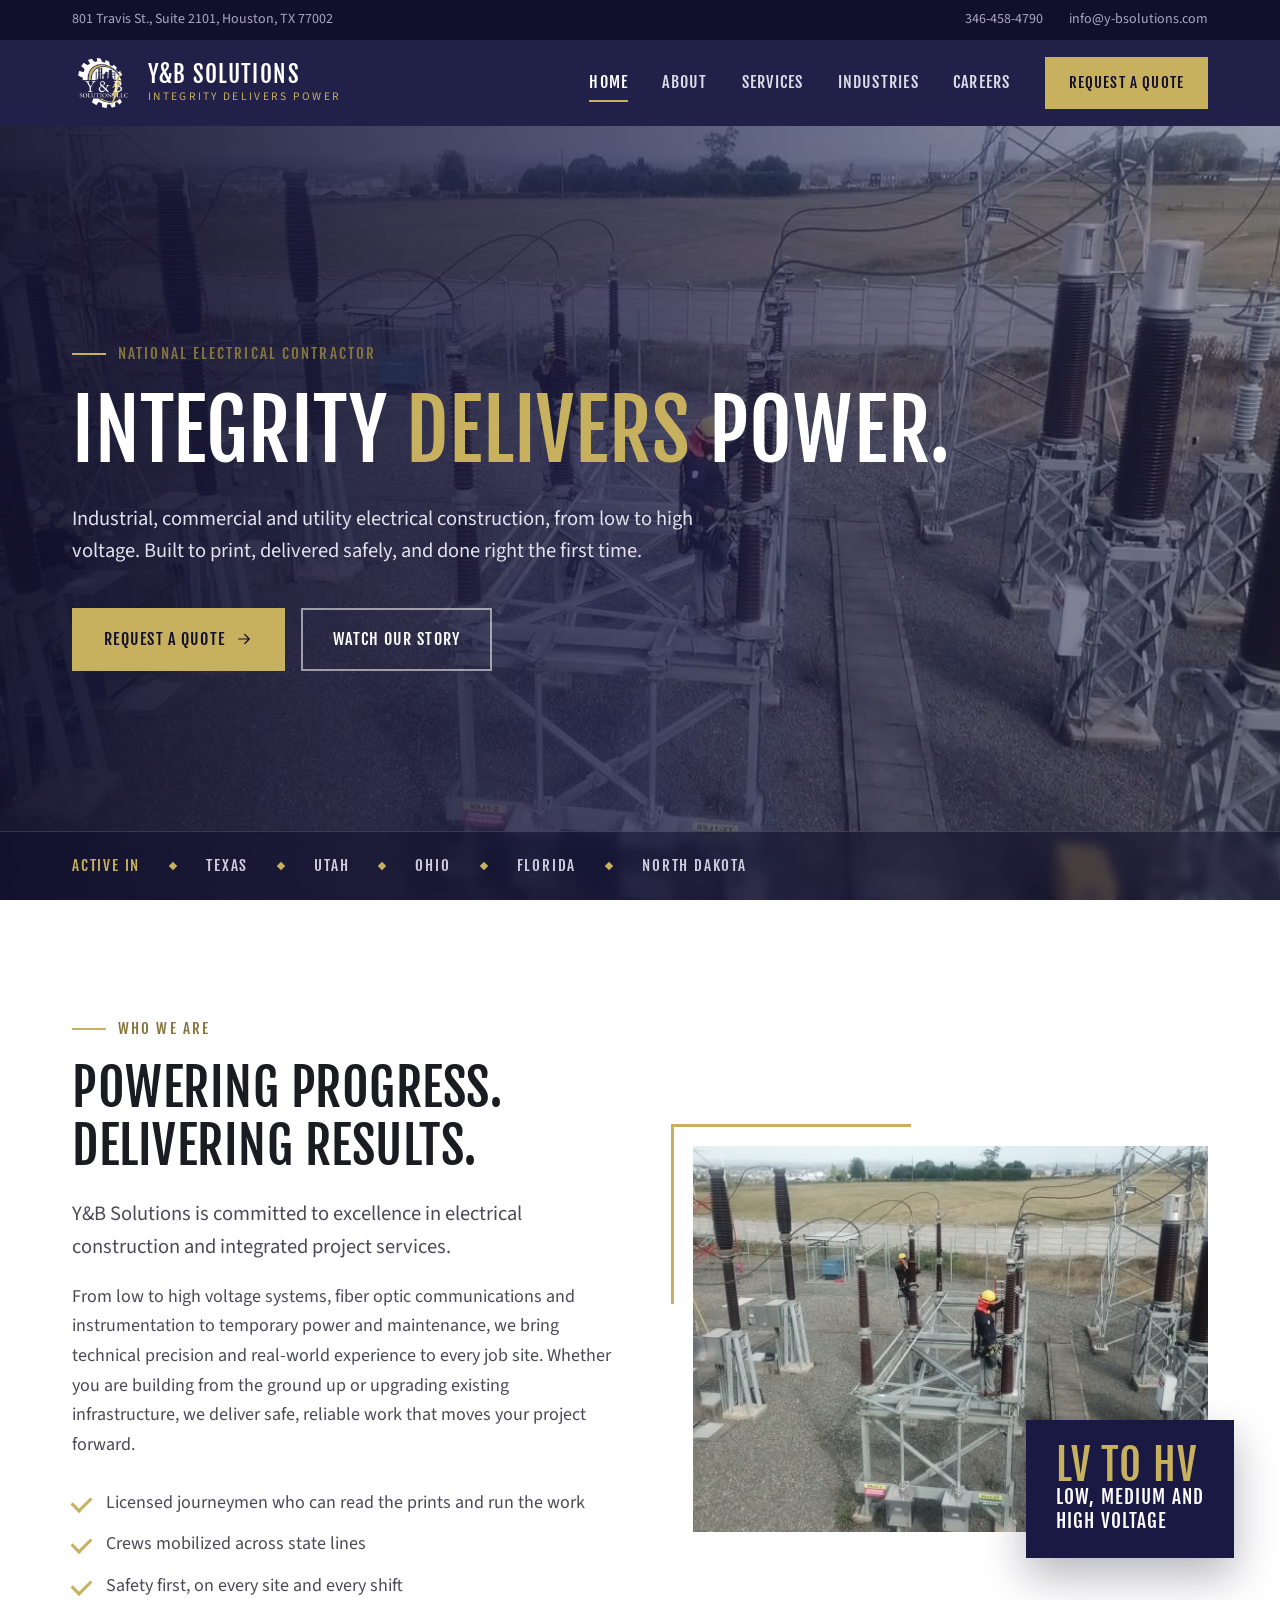
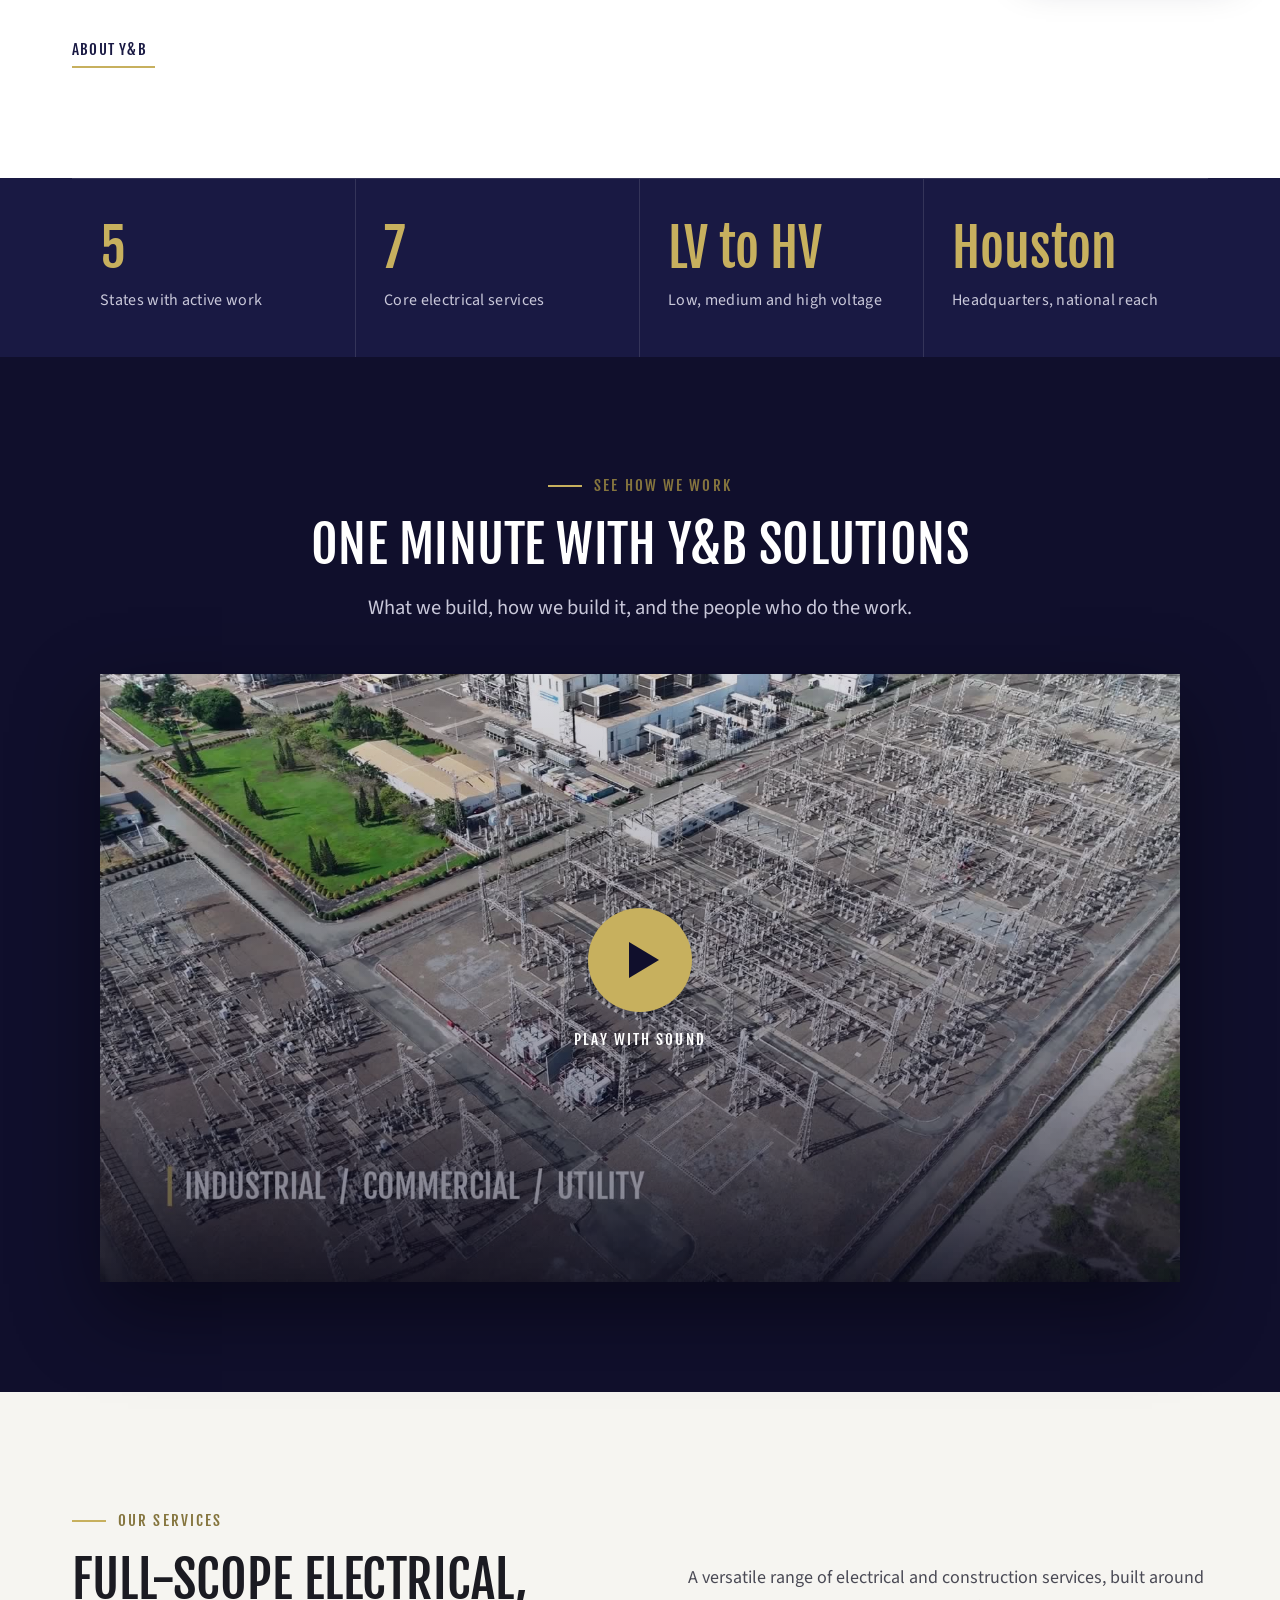
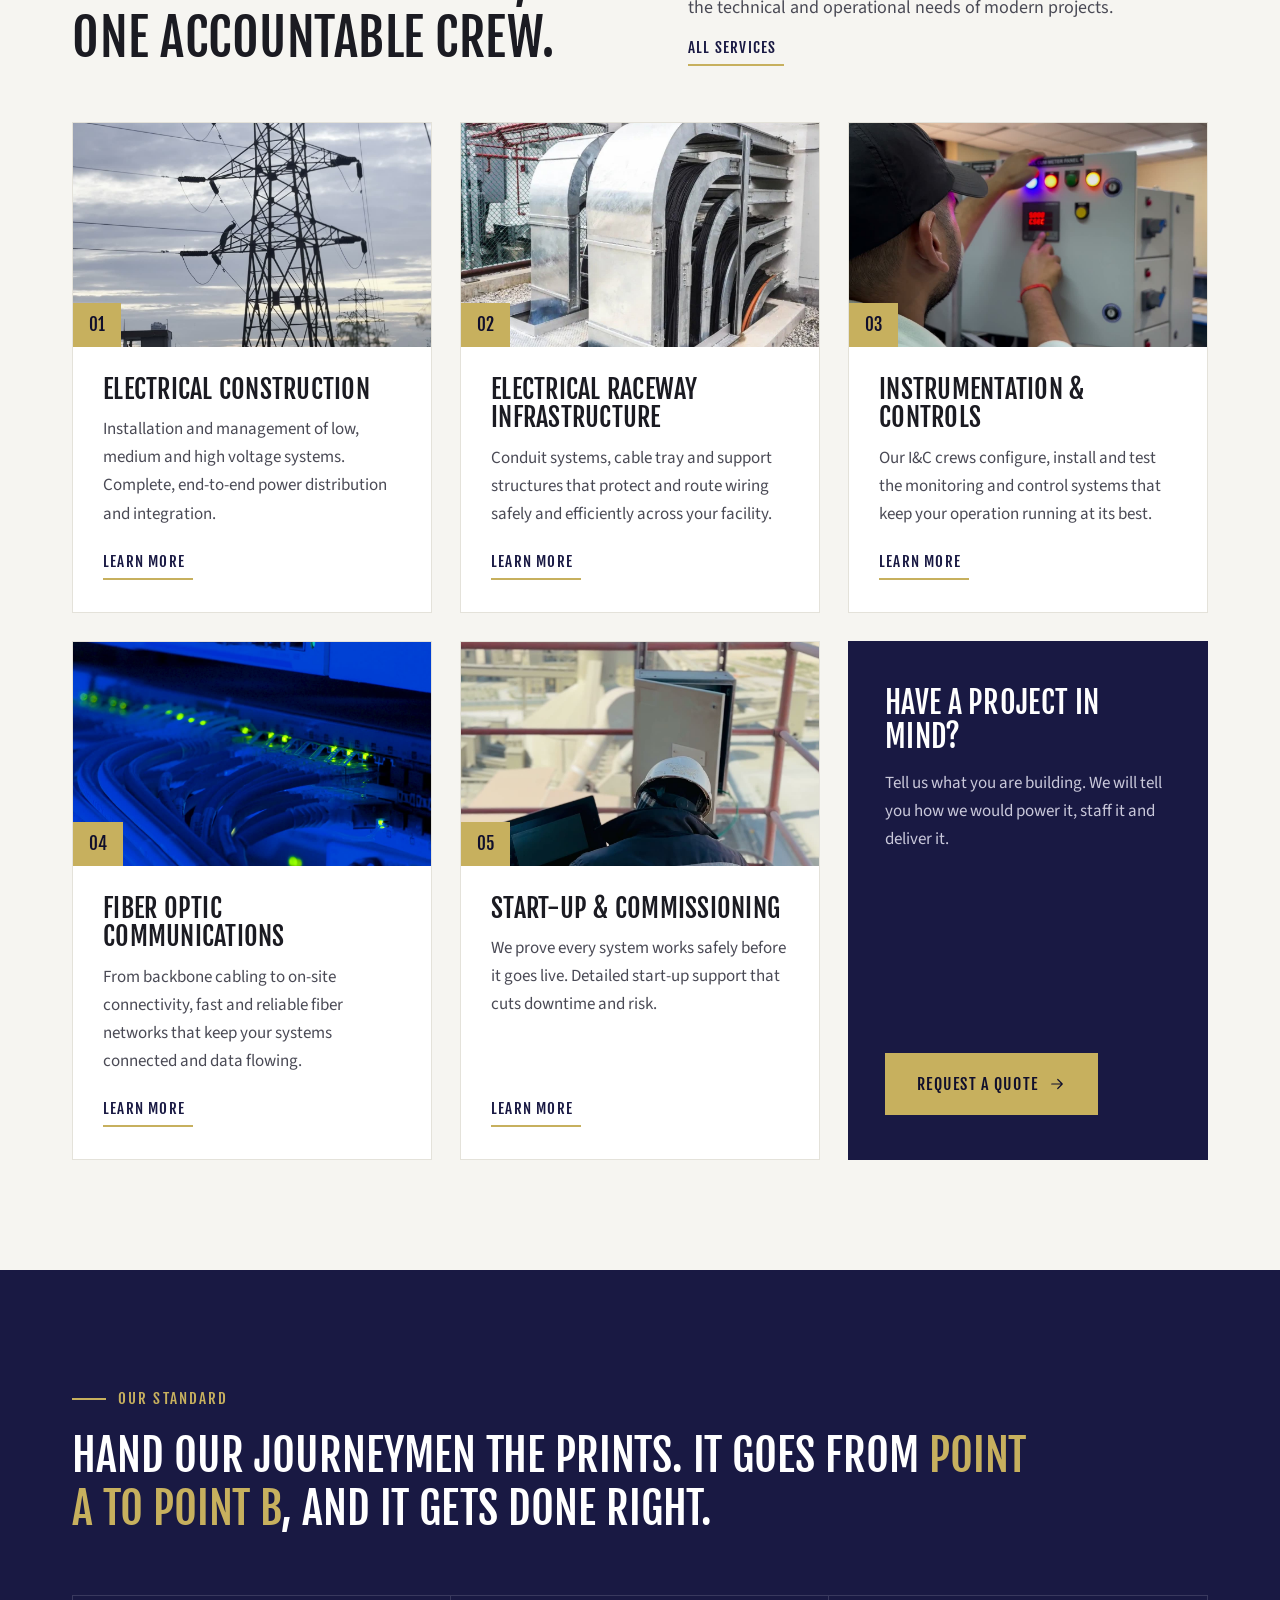
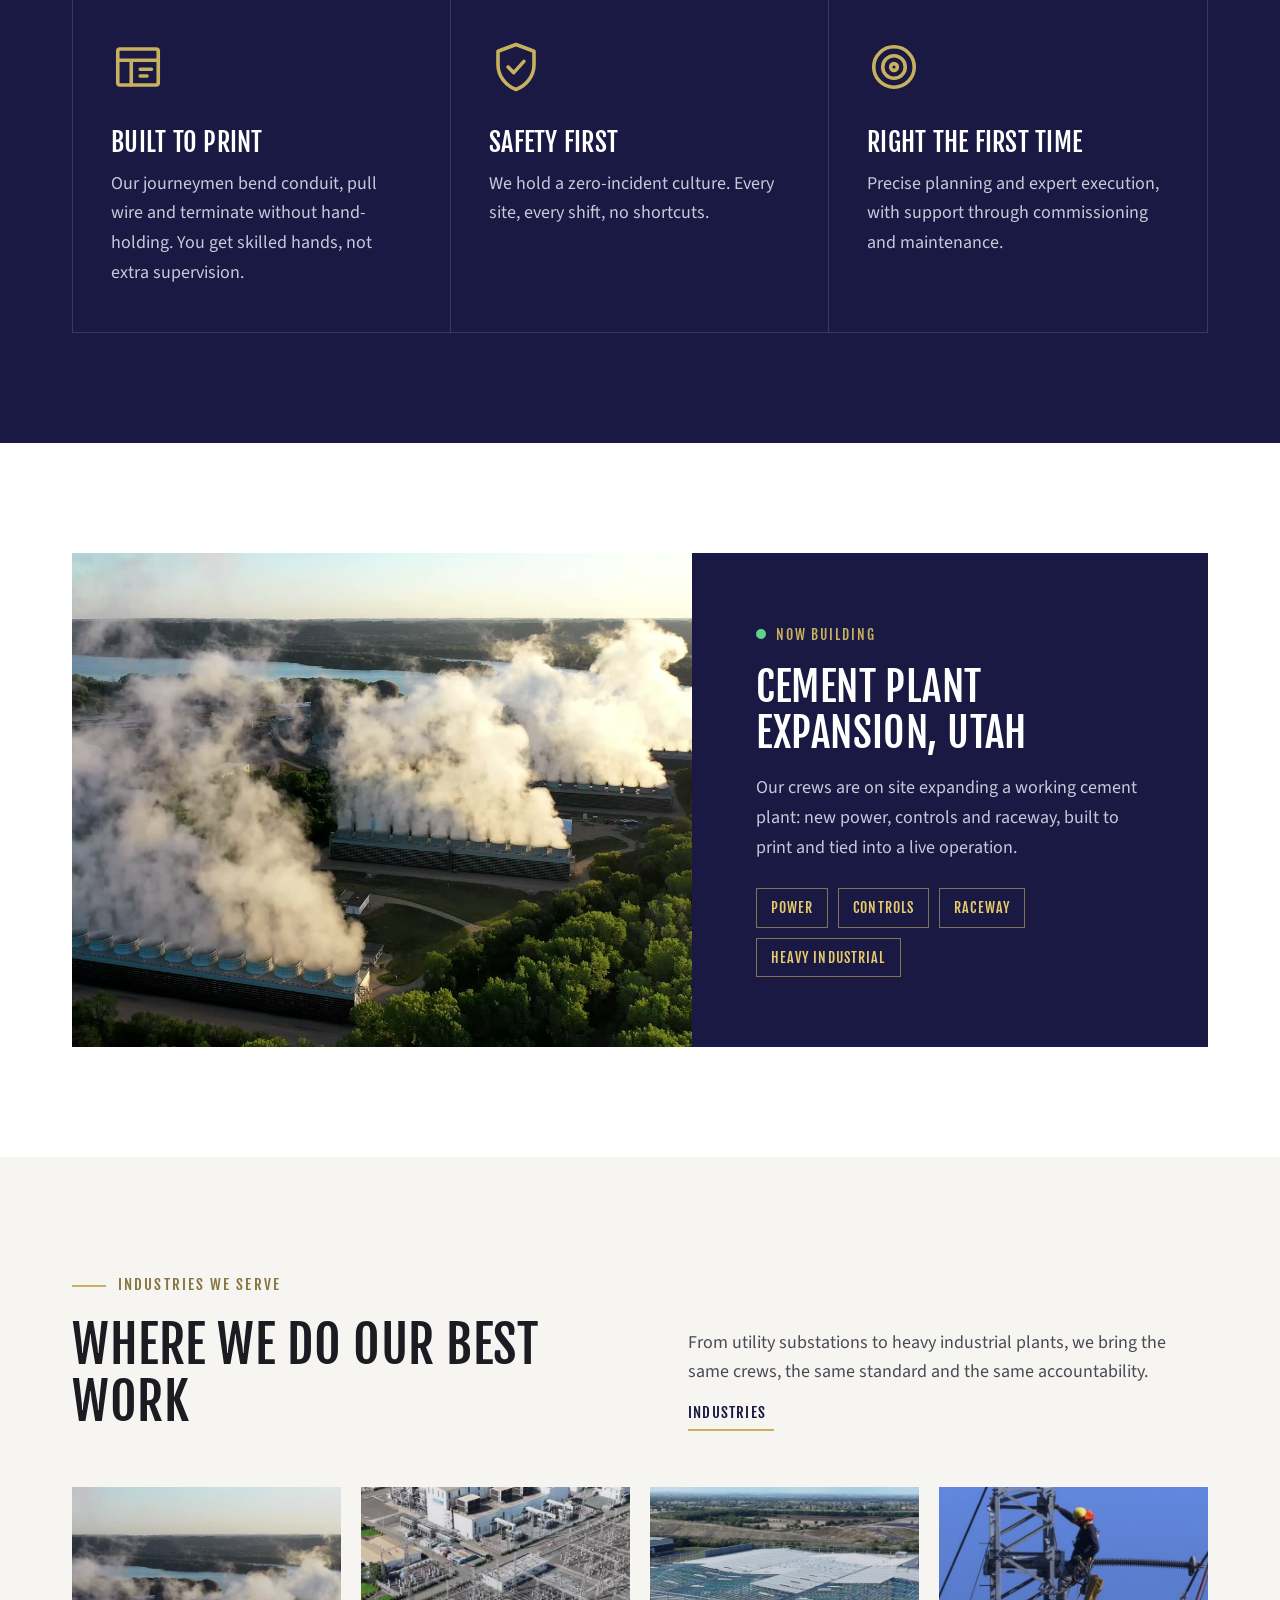
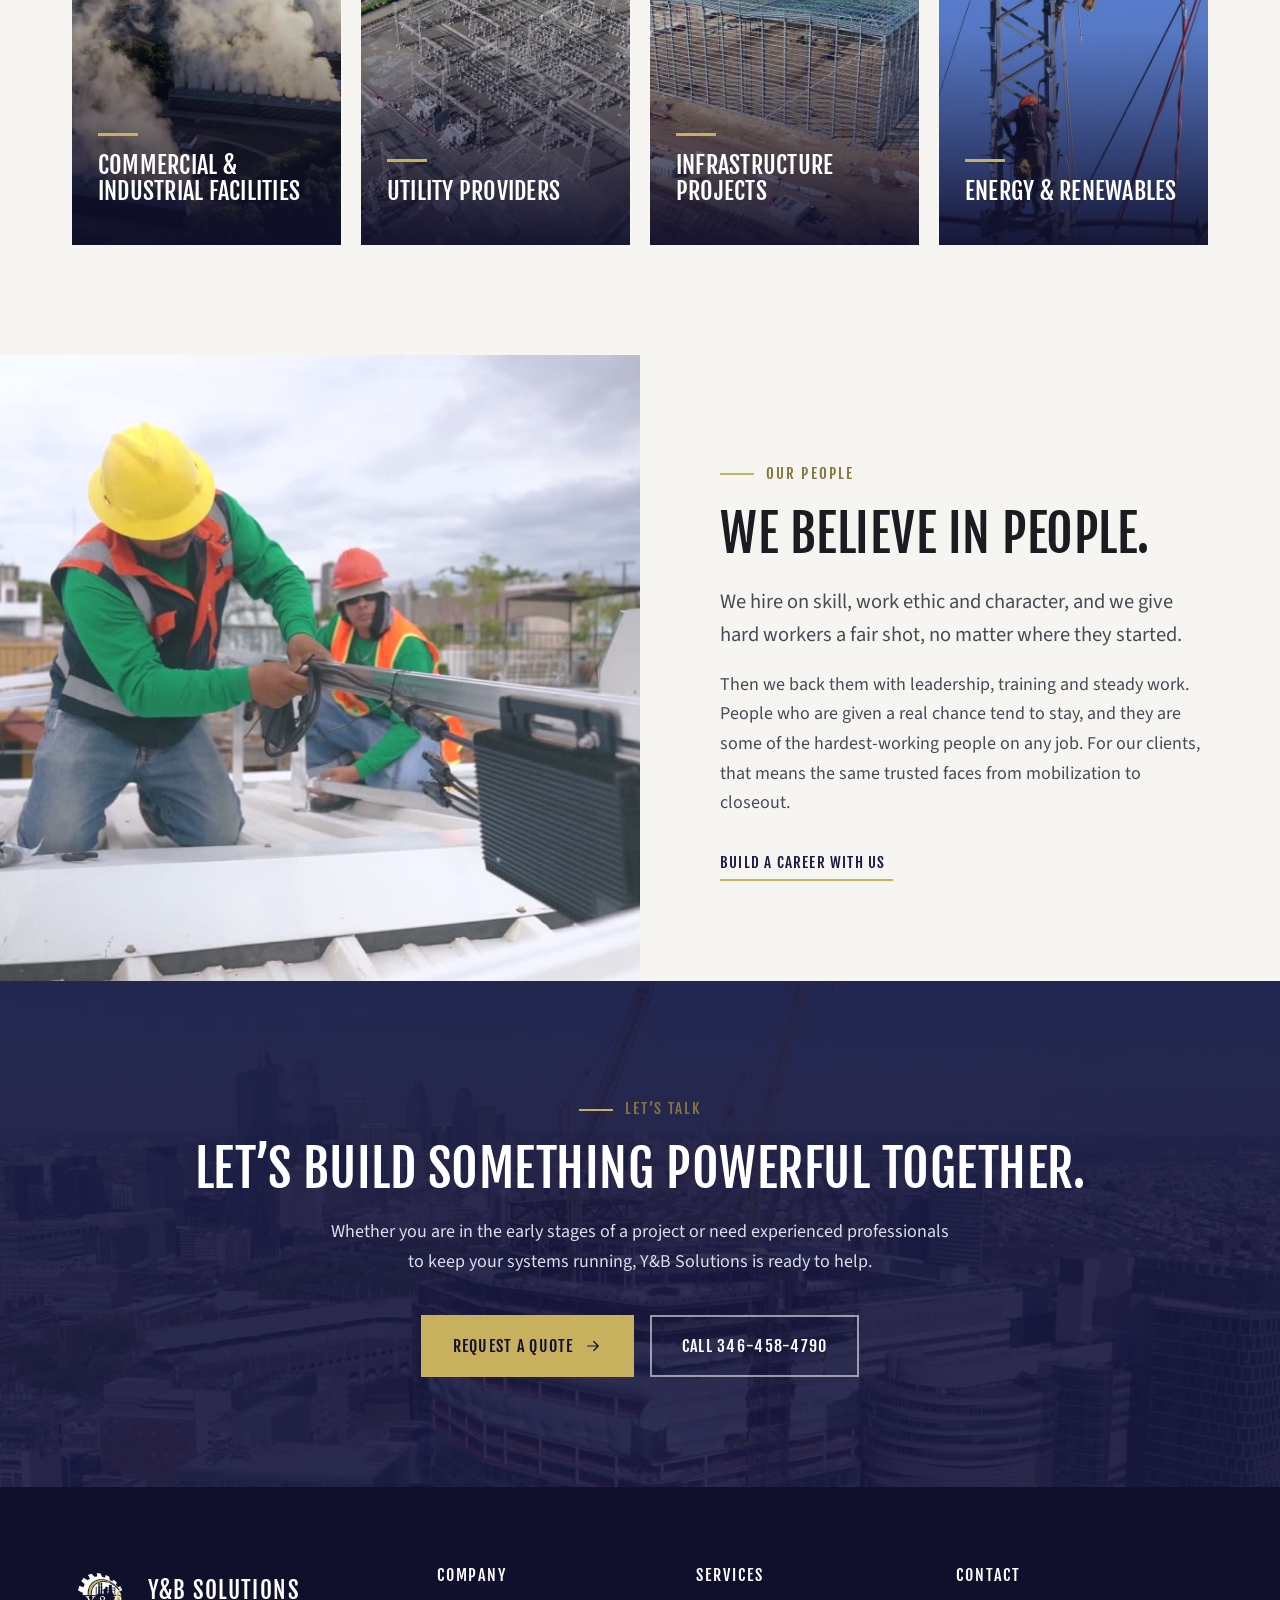
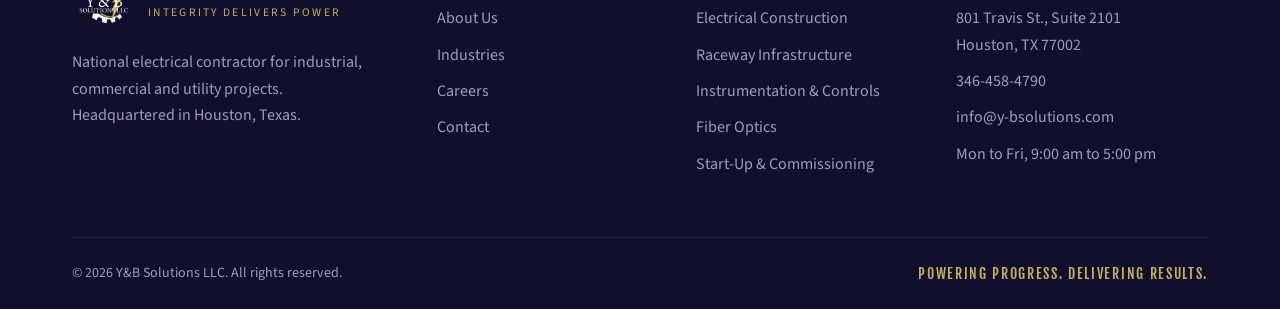
==== commit 4bd09441: "Phone tuning: lighter phone videos, tap-to-call bar, tighter phone layout" ====
--- a/index.html
+++ b/index.html
@@ -13,7 +13,7 @@
 <link rel="icon" href="media/logo.png">
 <link rel="preconnect" href="https://fonts.googleapis.com"><link rel="preconnect" href="https://fonts.gstatic.com" crossorigin>
 <link href="https://fonts.googleapis.com/css2?family=Fjalla+One&family=Source+Sans+3:wght@400;600;700&display=swap" rel="stylesheet">
-<link rel="stylesheet" href="styles.css?v=7e1f4a6a">
+<link rel="stylesheet" href="styles.css?v=8b2b6988">
 </head>
 <body>
 <div class="topbar"><div class="wrap">
@@ -28,7 +28,7 @@
 <main>
 
 <section class="hero">
-  <video autoplay muted loop playsinline preload="auto" poster="media/hero-poster.jpg"><source src="media/hero-loop.mp4" type="video/mp4"></video>
+  <video autoplay muted loop playsinline preload="auto" poster="media/hero-poster.jpg"><source media="(max-width: 640px)" src="media/hero-loop-m.mp4" type="video/mp4"><source src="media/hero-loop.mp4" type="video/mp4"></video>
   <div class="wrap">
     <div class="kicker rise">National Electrical Contractor</div>
     <h1 class="rise d1">Integrity <em>Delivers</em> Power.</h1>
@@ -66,7 +66,7 @@
     <div class="kicker reveal">See How We Work</div>
     <h2 class="reveal d1">One minute with Y&amp;B Solutions</h2>
     <p class="lead reveal d2">What we build, how we build it, and the people who do the work.</p>
-    <div class="film reveal d2"><video preload="metadata" playsinline poster="media/yb-film-poster.jpg"><source src="media/yb-film.mp4" type="video/mp4"></video>
+    <div class="film reveal d2"><video preload="metadata" playsinline poster="media/yb-film-poster.jpg"><source media="(max-width: 900px)" src="media/yb-film-m.mp4" type="video/mp4"><source src="media/yb-film.mp4" type="video/mp4"></video>
       <button class="play" aria-label="Play the Y&amp;B Solutions film"><span class="ring"></span>Play with sound</button></div>
   </div>
 </section>
@@ -140,16 +140,17 @@
 </section>
 
 </main>
+<div class="mbar"><a href="tel:+13464584790"><svg class="" viewBox="0 0 24 24" fill="none" stroke="currentColor" stroke-width="1.6" stroke-linecap="round" stroke-linejoin="round" aria-hidden="true"><path d="M5 3h4l2 5-2.5 1.5a11 11 0 0 0 6 6L16 13l5 2v4a2 2 0 0 1-2 2A17 17 0 0 1 3 5a2 2 0 0 1 2-2z"/></svg>Call Now</a><a href="contact/">Request a Quote</a></div>
 <footer class="site"><div class="wrap">
   <div class="fcols">
     <div><a class="brand" href="./"><img src="media/logo.png" alt="" width="62" height="62"><span>Y&amp;B SOLUTIONS<small>Integrity Delivers Power</small></span></a>
       <p>National electrical contractor for industrial, commercial and utility projects. Headquartered in Houston, Texas.</p></div>
     <div><h4>Company</h4><ul><li><a href="about/">About Us</a></li><li><a href="industries/">Industries</a></li><li><a href="careers/">Careers</a></li><li><a href="contact/">Contact</a></li></ul></div>
-    <div><h4>Services</h4><ul><li><a href="services/#electrical">Electrical Construction</a></li><li><a href="services/#raceway">Raceway Infrastructure</a></li><li><a href="services/#controls">Instrumentation &amp; Controls</a></li><li><a href="services/#fiber">Fiber Optics</a></li><li><a href="services/#commissioning">Start-Up &amp; Commissioning</a></li></ul></div>
+    <div class="fsvc"><h4>Services</h4><ul><li><a href="services/#electrical">Electrical Construction</a></li><li><a href="services/#raceway">Raceway Infrastructure</a></li><li><a href="services/#controls">Instrumentation &amp; Controls</a></li><li><a href="services/#fiber">Fiber Optics</a></li><li><a href="services/#commissioning">Start-Up &amp; Commissioning</a></li></ul></div>
     <div><h4>Contact</h4><ul><li>801 Travis St., Suite 2101<br>Houston, TX 77002</li><li><a href="tel:+13464584790">346-458-4790</a></li><li><a href="mailto:info@y-bsolutions.com">info@y-bsolutions.com</a></li><li>Mon to Fri, 9:00 am to 5:00 pm</li></ul></div>
   </div>
   <div class="fbot"><span>&copy; <span id="yr">2026</span> Y&amp;B Solutions LLC. All rights reserved.</span><span class="tag">Powering Progress. Delivering Results.</span></div>
 </div></footer>
-<script src="site.js?v=61d1e616"></script>
+<script src="site.js?v=1cddd2fb"></script>
 </body>
 </html>
--- a/styles.css
+++ b/styles.css
@@ -346,3 +346,55 @@
 }
 .link{white-space:nowrap}
 .shead p .link{display:flex;width:max-content;margin-top:16px}
+
+/* phone tuning */
+.mbar{display:none}
+@media (max-width:640px){
+  .topbar{display:none}
+  .menu{inset:74px 0 auto 0}
+  body{padding-bottom:calc(64px + env(safe-area-inset-bottom))}
+  .mbar{display:grid;grid-template-columns:1fr 1fr;position:fixed;left:0;right:0;bottom:0;z-index:60;background:var(--navy-deep);padding:8px 10px calc(8px + env(safe-area-inset-bottom));gap:8px;box-shadow:0 -8px 24px rgba(0,0,0,.25);transform:translateY(110%);transition:transform .35s var(--ease)}
+  .mbar.show{transform:none}
+  .mbar a{display:flex;align-items:center;justify-content:center;gap:8px;height:48px;font-family:var(--head);text-transform:uppercase;letter-spacing:.08em;font-size:15px;border:2px solid rgba(255,255,255,.5);color:#fff}
+  .mbar a:last-child{background:var(--gold);border-color:var(--gold);color:var(--navy-deep)}
+  .mbar svg{width:18px;height:18px}
+  section{padding:64px 0}
+  .hero{padding:64px 0 0;flex-direction:column;align-items:stretch}
+  .hero h1{font-size:44px}
+  .hero .lead{margin:18px 0 28px;font-size:18px}
+  .hero .ctas{gap:12px}
+  .hero-states{position:relative;margin-top:56px}
+  .hero-states .wrap{flex-wrap:wrap;justify-content:center;height:auto;padding:14px 16px;gap:8px 14px;font-size:13.5px;white-space:normal}
+  .hero-states b{flex-basis:100%;text-align:center}
+  .hero-states i{width:5px;height:5px}
+  .phero h1{font-size:36px}
+  .phero .lead{font-size:17.5px}
+  h2{font-size:32px}
+  .shead{margin-bottom:36px}
+  .split{gap:44px}
+  .values{grid-template-columns:1fr 1fr;gap:12px;margin-top:36px}
+  .value{padding:22px 16px}
+  .value .ic{width:34px;height:34px;margin-bottom:12px}
+  .value h3{font-size:18px}
+  .value p{font-size:15px}
+  .svc .no{font-size:52px}
+  .reqs{gap:12px;margin-top:28px}
+  .req{padding:18px}
+  .cards{gap:18px}
+  .card .tx{padding:22px 22px 26px}
+  .ind{aspect-ratio:4/3}
+  .pillar{padding:32px 24px}
+  .people .tx{padding:56px 16px}
+  .project .tx{padding:40px 22px}
+  .project .im{min-height:240px}
+  .film-sec .lead{margin-bottom:30px}
+  .film{margin:0 -16px;box-shadow:none}
+  .stats .stat b{font-size:36px}
+  .map{height:300px}
+  .fcols{grid-template-columns:1fr 1fr;gap:30px 20px;padding-bottom:40px}
+  .fcols > div:first-child,.fcols > div:last-child{grid-column:1/-1}
+  .fsvc{display:none}
+  footer.site{padding-top:56px}
+  .fbot{flex-direction:column;gap:8px}
+}
+@media (max-width:640px){ .hero-states i{display:none} .hero-states .wrap{gap:6px 20px} }
